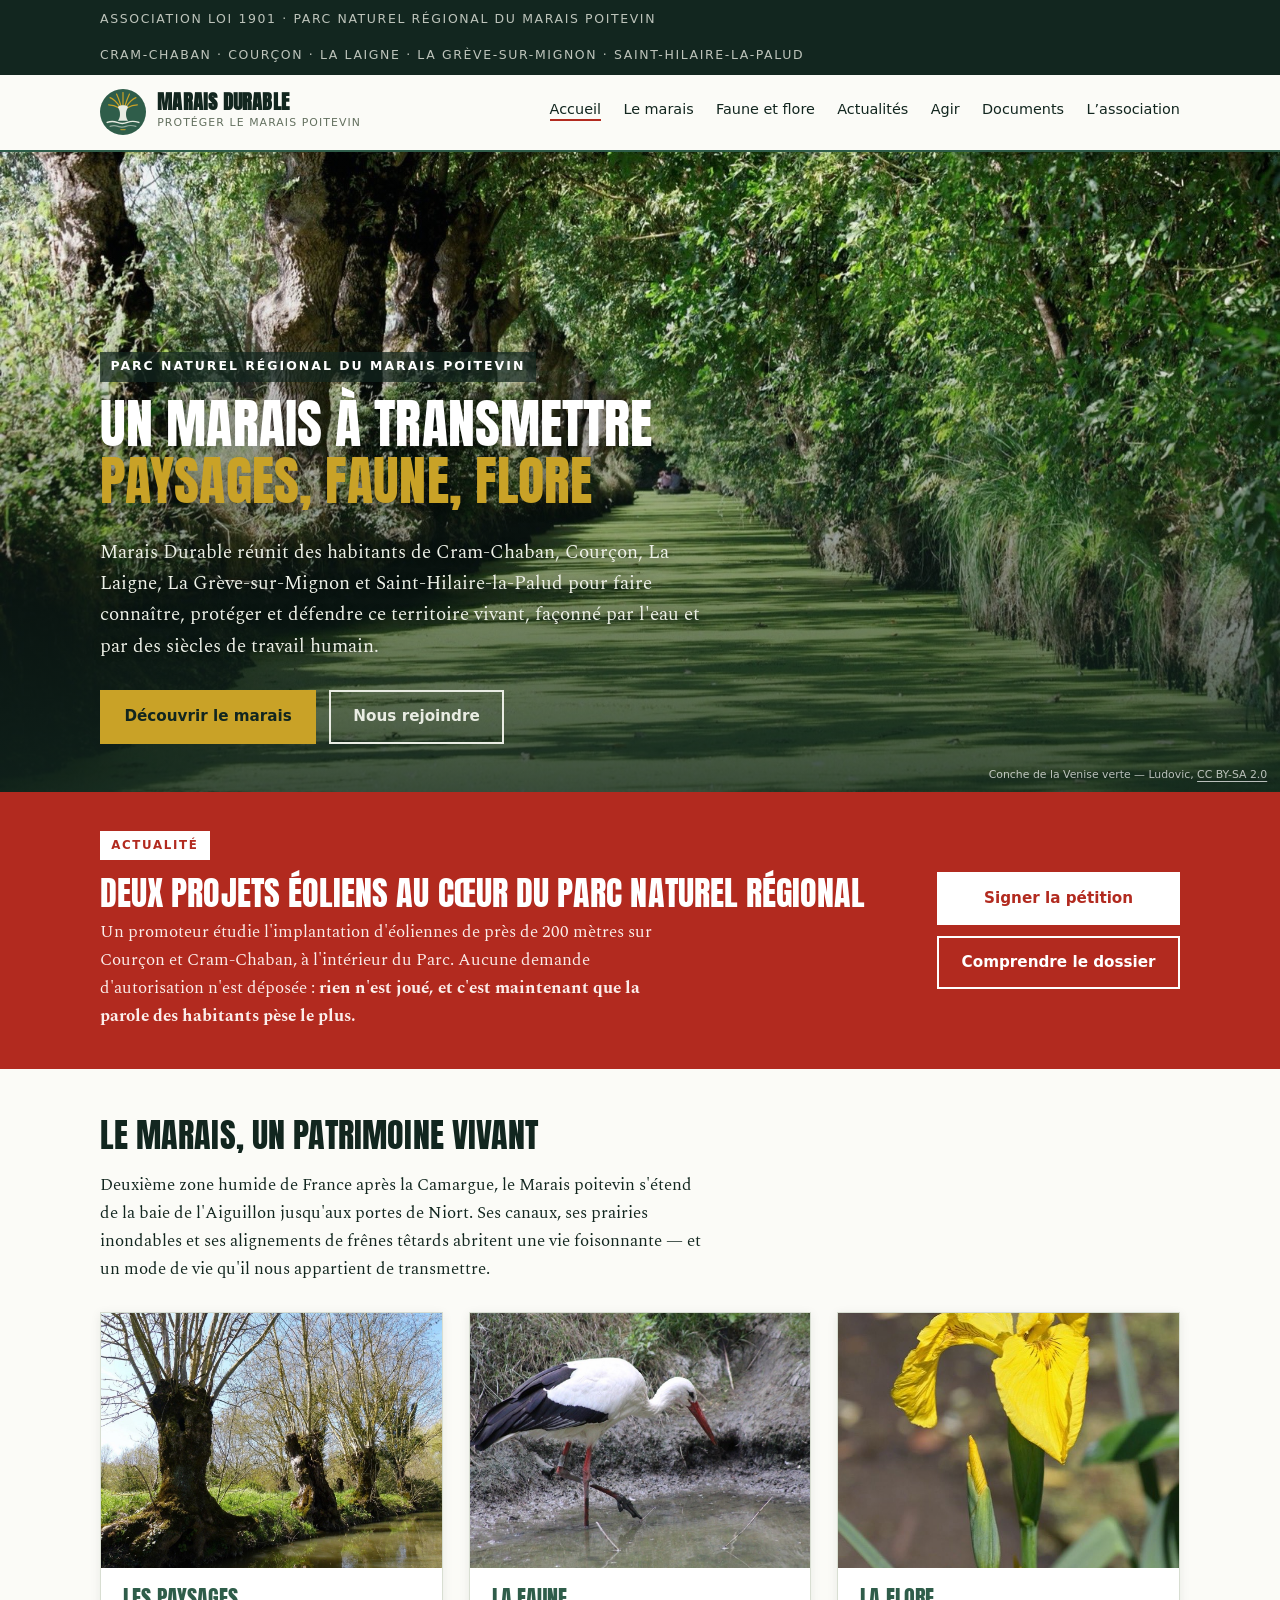
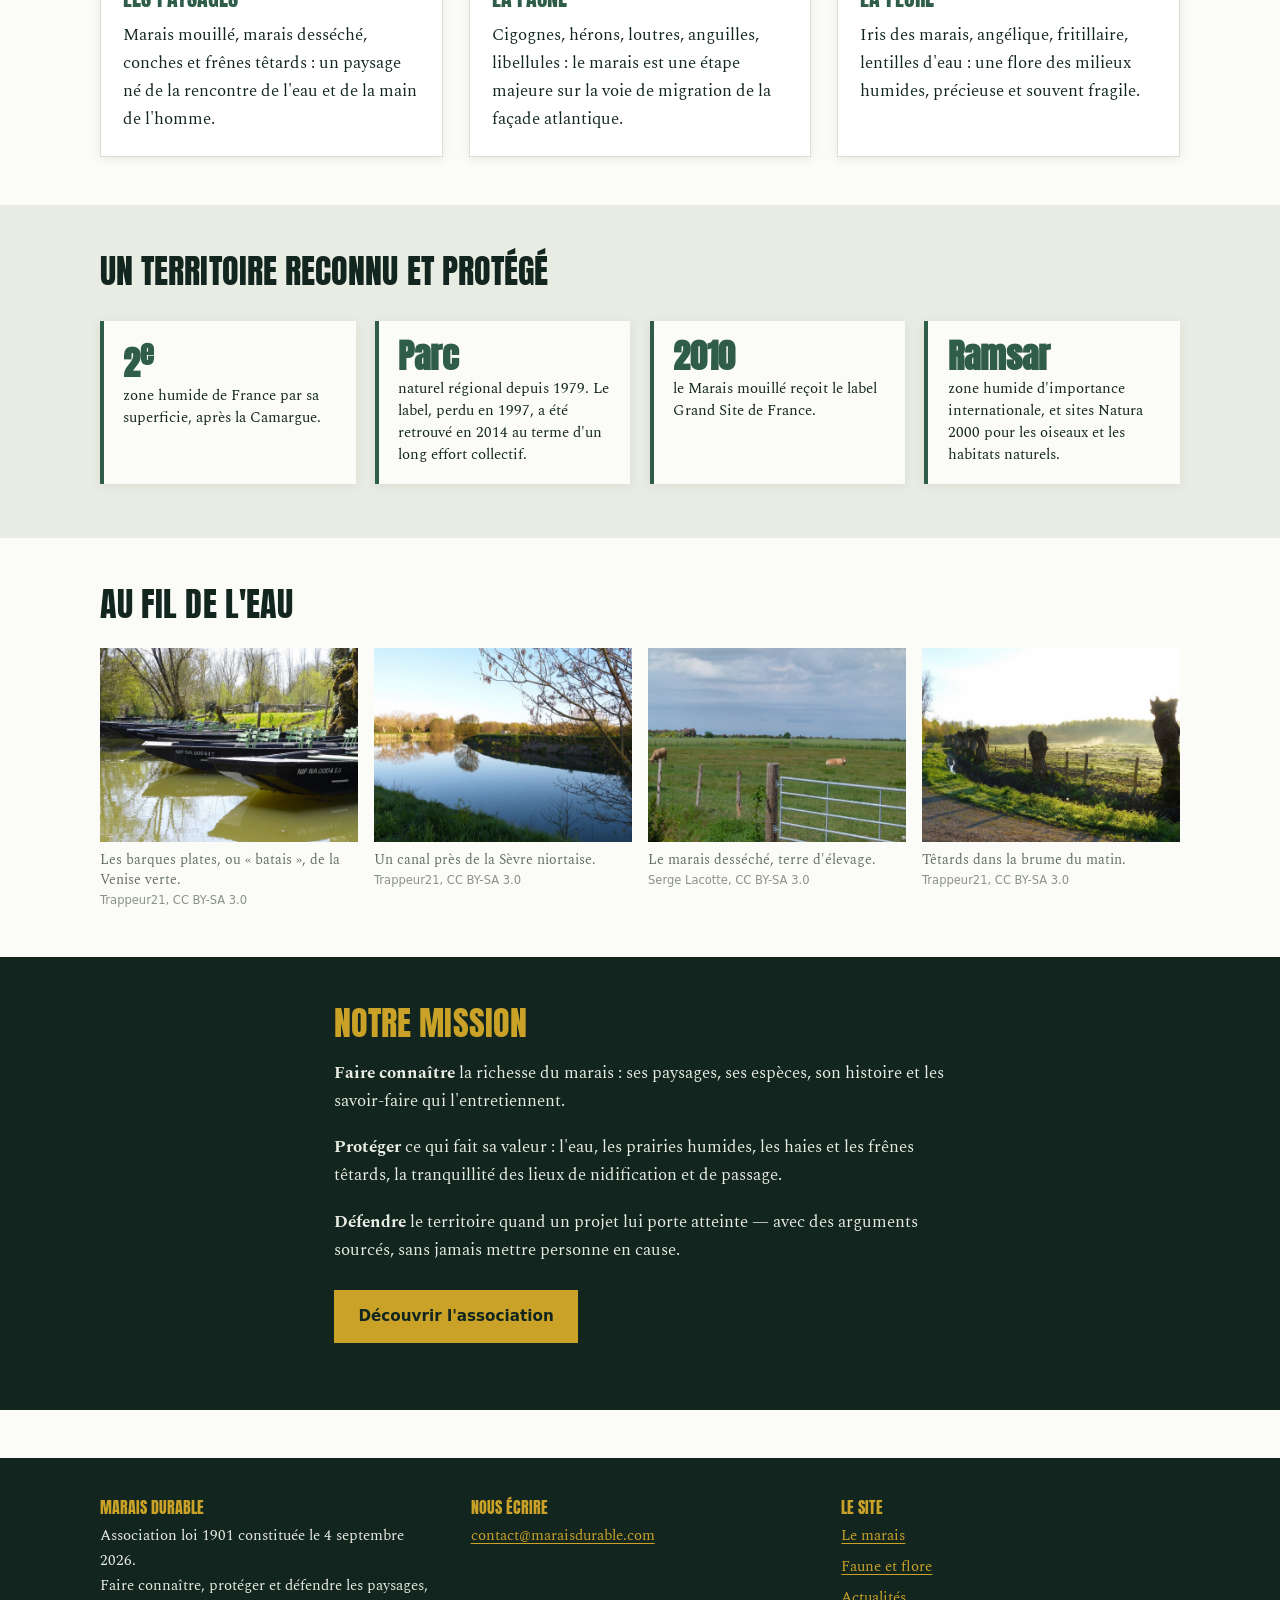
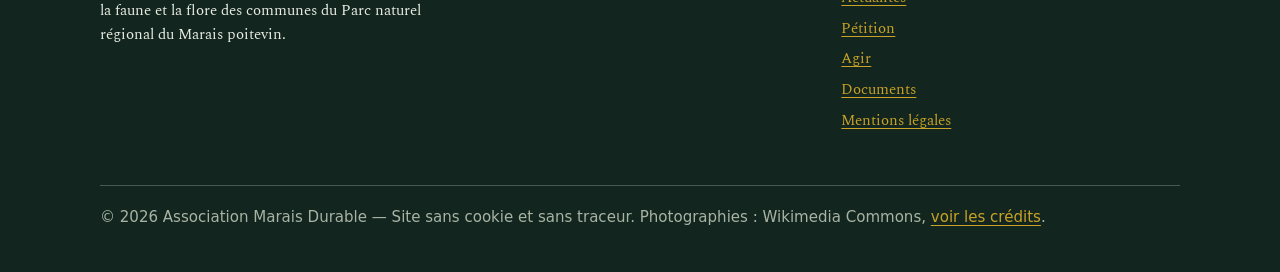
==== index.html @ 13538066 "Site de l'association Marais Durable" ====
<!DOCTYPE html>
<html lang="fr">
<head>
<meta charset="utf-8">
<meta name="viewport" content="width=device-width,initial-scale=1">
<title>Marais Durable — protéger le Marais poitevin</title>
<meta name="description" content="Association Marais Durable : faire connaître, protéger et défendre les paysages, la faune et la flore du Parc naturel régional du Marais poitevin.">
<meta property="og:title" content="Marais Durable — protéger le Marais poitevin">
<meta property="og:description" content="Paysages, faune, flore : une association d'habitants pour faire connaître et protéger le Marais poitevin.">
<meta property="og:type" content="website">
<meta property="og:locale" content="fr_FR">
<meta property="og:image" content="assets/img/conche-lentilles.jpg">
<link rel="preconnect" href="https://fonts.googleapis.com">
<link rel="preconnect" href="https://fonts.gstatic.com" crossorigin>
<link href="https://fonts.googleapis.com/css2?family=Anton&family=Spectral:ital,wght@0,400;0,600;0,700;1,400&display=swap" rel="stylesheet">
<link rel="stylesheet" href="assets/css/style.css">
<link rel="icon" href="assets/img/logo.svg" type="image/svg+xml">
</head>
<body>

<div class="bandeau"><div class="wrap">
  <span>Association loi 1901 &middot; Parc naturel r&eacute;gional du Marais poitevin</span>
  <span>Cram-Chaban &middot; Cour&ccedil;on &middot; La Laigne &middot; La Gr&egrave;ve-sur-Mignon &middot; Saint-Hilaire-la-Palud</span>
</div></div>

<header class="entete"><div class="wrap">
  <a class="logo" href="index.html">
    <img src="assets/img/logo.svg" alt="" width="46" height="46">
    <span><b>Marais Durable</b><small>Protéger le Marais poitevin</small></span>
  </a>
  <nav aria-label="Navigation principale"><ul>
    <li><a href="index.html" aria-current="page">Accueil</a></li>
    <li><a href="le-marais.html">Le marais</a></li>
    <li><a href="faune-flore.html">Faune et flore</a></li>
    <li><a href="actualites.html">Actualités</a></li>
    <li><a href="agir.html">Agir</a></li>
    <li><a href="documents.html">Documents</a></li>
    <li><a href="association.html">L&rsquo;association</a></li>
  </ul></nav>
</div></header>

<section class="hero hero--photo" style="background-image:url('assets/img/conche-lentilles.jpg')">
  <div class="wrap">
    <p class="surtitre">Parc naturel régional du Marais poitevin</p>
    <h1>Un marais à transmettre<em>Paysages, faune, flore</em></h1>
    <p class="chapo">Marais Durable réunit des habitants de Cram-Chaban, Courçon, La Laigne,
      La Grève-sur-Mignon et Saint-Hilaire-la-Palud pour faire connaître, protéger et défendre
      ce territoire vivant, façonné par l'eau et par des siècles de travail humain.</p>
    <div class="actions">
      <a class="bouton" href="le-marais.html">Découvrir le marais</a>
      <a class="bouton bouton--fantome" href="agir.html">Nous rejoindre</a>
    </div>
  </div>
  <span class="credit-hero">Conche de la Venise verte — Ludovic, <a href="https://creativecommons.org/licenses/by-sa/2.0/">CC BY-SA 2.0</a></span>
</section>

<section class="actu" aria-labelledby="titre-actu"><div class="wrap">
  <div>
    <span class="etiquette">Actualité</span>
    <h2 id="titre-actu">Deux projets éoliens au cœur du Parc naturel régional</h2>
    <p>Un promoteur étudie l'implantation d'éoliennes de près de 200 mètres sur Courçon et
      Cram-Chaban, à l'intérieur du Parc. Aucune demande d'autorisation n'est déposée :
      <strong>rien n'est joué, et c'est maintenant que la parole des habitants pèse le plus.</strong></p>
  </div>
  <div class="actions">
    <a class="bouton" href="petition.html">Signer la pétition</a>
    <a class="bouton bouton--fantome" href="actualites.html">Comprendre le dossier</a>
  </div>
</div></section>

<section class="section"><div class="wrap">
  <h2 style="margin-top:0">Le marais, un patrimoine vivant</h2>
  <p class="narrow">Deuxième zone humide de France après la Camargue, le Marais poitevin s'étend
    de la baie de l'Aiguillon jusqu'aux portes de Niort. Ses canaux, ses prairies inondables et ses
    alignements de frênes têtards abritent une vie foisonnante — et un mode de vie qu'il nous
    appartient de transmettre.</p>
  <div class="grille" style="margin-top:1.8rem">
    <a class="carte carte--photo" href="le-marais.html">
      <img src="assets/img/tetards-canal.jpg" alt="Frênes têtards au bord d'un canal de la Venise verte" loading="lazy">
      <div class="corps"><h3>Les paysages</h3>
        <p>Marais mouillé, marais desséché, conches et frênes têtards : un paysage né de la
          rencontre de l'eau et de la main de l'homme.</p></div>
    </a>
    <a class="carte carte--photo" href="faune-flore.html#faune">
      <img src="assets/img/cigogne-blanche.jpg" alt="Cigogne blanche cherchant sa nourriture dans une vasière" loading="lazy">
      <div class="corps"><h3>La faune</h3>
        <p>Cigognes, hérons, loutres, anguilles, libellules : le marais est une étape majeure sur
          la voie de migration de la façade atlantique.</p></div>
    </a>
    <a class="carte carte--photo" href="faune-flore.html#flore">
      <img src="assets/img/iris-des-marais.jpg" alt="Iris des marais en fleur" loading="lazy" style="object-position:center 30%">
      <div class="corps"><h3>La flore</h3>
        <p>Iris des marais, angélique, fritillaire, lentilles d'eau : une flore des milieux
          humides, précieuse et souvent fragile.</p></div>
    </a>
  </div>
</div></section>

<section class="section section--craie"><div class="wrap">
  <h2 style="margin-top:0">Un territoire reconnu et protégé</h2>
  <ul class="chiffres chiffres--marais">
    <li class="chiffre"><b>2<sup>e</sup></b><span>zone humide de France par sa superficie, après la
      Camargue.</span></li>
    <li class="chiffre"><b>Parc</b><span>naturel régional depuis 1979. Le label, perdu en 1997, a été
      retrouvé en 2014 au terme d'un long effort collectif.</span></li>
    <li class="chiffre"><b>2010</b><span>le Marais mouillé reçoit le label Grand Site de France.</span></li>
    <li class="chiffre"><b>Ramsar</b><span>zone humide d'importance internationale, et sites Natura 2000
      pour les oiseaux et les habitats naturels.</span></li>
  </ul>
</div></section>

<section class="section"><div class="wrap">
  <h2 style="margin-top:0">Au fil de l'eau</h2>
  <div class="galerie">
    <figure><img src="assets/img/batais.jpg" alt="Barques plates amarrées dans la Venise verte" loading="lazy">
      <figcaption>Les barques plates, ou « batais », de la Venise verte.<span class="credit">Trappeur21, CC BY-SA 3.0</span></figcaption></figure>
    <figure><img src="assets/img/canal-miroir.jpg" alt="Canal calme reflétant le ciel et les arbres" loading="lazy">
      <figcaption>Un canal près de la Sèvre niortaise.<span class="credit">Trappeur21, CC BY-SA 3.0</span></figcaption></figure>
    <figure><img src="assets/img/marais-desseche.jpg" alt="Prairie du marais desséché avec des vaches" loading="lazy">
      <figcaption>Le marais desséché, terre d'élevage.<span class="credit">Serge Lacotte, CC BY-SA 3.0</span></figcaption></figure>
    <figure><img src="assets/img/tetards-brume.jpg" alt="Alignement de têtards dans la brume du matin" loading="lazy">
      <figcaption>Têtards dans la brume du matin.<span class="credit">Trappeur21, CC BY-SA 3.0</span></figcaption></figure>
  </div>
</div></section>

<section class="section section--sombre"><div class="wrap narrow">
  <h2 style="margin-top:0">Notre mission</h2>
  <p><strong>Faire connaître</strong> la richesse du marais : ses paysages, ses espèces, son
    histoire et les savoir-faire qui l'entretiennent.</p>
  <p><strong>Protéger</strong> ce qui fait sa valeur : l'eau, les prairies humides, les haies et
    les frênes têtards, la tranquillité des lieux de nidification et de passage.</p>
  <p><strong>Défendre</strong> le territoire quand un projet lui porte atteinte — avec des arguments
    sourcés, sans jamais mettre personne en cause.</p>
  <p style="margin-top:1.6rem"><a class="bouton" href="association.html">Découvrir l'association</a></p>
</div></section>

<footer class="pied"><div class="wrap">
  <div class="grille">
    <div>
      <h3>Marais Durable</h3>
      <p>Association loi 1901 constitu&eacute;e le 4 septembre 2026.<br>
        Faire conna&icirc;tre, prot&eacute;ger et d&eacute;fendre les paysages, la faune et la flore
        des communes du Parc naturel r&eacute;gional du Marais poitevin.</p>
    </div>
    <div>
      <h3>Nous &eacute;crire</h3>
      <p><a href="mailto:contact@maraisdurable.com">contact@maraisdurable.com</a></p>
    </div>
    <div>
      <h3>Le site</h3>
      <ul>
        <li><a href="le-marais.html">Le marais</a></li>
        <li><a href="faune-flore.html">Faune et flore</a></li>
        <li><a href="actualites.html">Actualit&eacute;s</a></li>
        <li><a href="petition.html">P&eacute;tition</a></li>
        <li><a href="agir.html">Agir</a></li>
        <li><a href="documents.html">Documents</a></li>
        <li><a href="mentions-legales.html">Mentions l&eacute;gales</a></li>
      </ul>
    </div>
  </div>
  <p class="legal">&copy; 2026 Association Marais Durable &mdash; Site sans cookie et sans traceur.
    Photographies : Wikimedia Commons, <a href="mentions-legales.html#credits">voir les cr&eacute;dits</a>.</p>
</div></footer>

</body>
</html>
---- assets/css/style.css ----
/* ==========================================================================
   Marais Durable — feuille de style unique
   Palette tirée du marais : eau sombre, vert d'eau, roseau sec, craie.
   ========================================================================== */

:root{
  --encre:#12261F;
  --marais:#2F5D4A;
  --marais-clair:#4A7F66;
  --roseau:#C9A227;
  --craie:#E9ECE3;
  --papier:#FBFBF7;
  --pierre:#63705F;
  --alerte:#B22A1F;
  --ombre:0 2px 10px rgba(18,38,31,.08);
  --mesure:68ch;
}

*,*::before,*::after{box-sizing:border-box}
html{scroll-behavior:smooth}
[id]{scroll-margin-top:5.5rem}
body{
  margin:0;
  font-family:"Spectral",Georgia,"Times New Roman",serif;
  font-size:1.0625rem;
  line-height:1.65;
  color:var(--encre);
  background:var(--papier);
  -webkit-font-smoothing:antialiased;
}
img,svg{max-width:100%;height:auto;display:block}
a{color:var(--marais);text-underline-offset:3px}
a:hover{color:var(--alerte)}

h1,h2,h3,.display{
  font-family:"Anton",Impact,"Haettenschweiler",sans-serif;
  font-weight:400;line-height:1.06;letter-spacing:.002em;
  text-transform:uppercase;margin:0 0 .5em;
}
h1{font-size:clamp(2rem,5.5vw,3.4rem)}
h2{font-size:clamp(1.5rem,3.4vw,2.15rem);margin-top:2.2em}
h3{font-size:clamp(1.1rem,2.2vw,1.35rem);margin-top:1.8em;color:var(--marais)}
p,ul,ol,table{margin:0 0 1.1em}
ul,ol{padding-left:1.2em}
li{margin-bottom:.4em}
strong{font-weight:700}

.wrap{width:min(100% - 2.5rem,1080px);margin-inline:auto}
.narrow{max-width:var(--mesure)}
.section{padding:3rem 0}
.section--sombre{background:var(--encre);color:var(--craie)}
.section--sombre h2{color:var(--roseau)}
.section--sombre a{color:var(--roseau)}
.section--sombre .bouton{color:var(--encre)}
.section--sombre .bouton:hover{color:var(--roseau)}
.section--sombre .bouton--fantome{color:var(--craie)}
.section--sombre .bouton--fantome:hover{color:var(--encre)}
.section--craie{background:var(--craie)}

/* ---------- en-tête ---------- */
.bandeau{
  background:var(--encre);color:var(--craie);
  font-size:.78rem;letter-spacing:.13em;text-transform:uppercase;
  padding:.55rem 0;font-family:system-ui,sans-serif;
}
.bandeau .wrap{display:flex;justify-content:space-between;gap:1rem;flex-wrap:wrap}
.bandeau span{opacity:.8}

.entete{border-bottom:2px solid var(--marais);background:var(--papier);
  position:sticky;top:0;z-index:20}
.entete .wrap{display:flex;align-items:center;justify-content:space-between;
  gap:1rem;padding:.9rem 0;flex-wrap:wrap}
.logo{display:flex;align-items:center;gap:.7rem;text-decoration:none;color:var(--encre)}
.logo svg{width:38px;height:38px;flex:none}
.logo b{font-family:"Anton",sans-serif;font-size:1.28rem;letter-spacing:.01em;
  text-transform:uppercase;line-height:1;display:block}
.logo small{font-family:system-ui,sans-serif;font-size:.68rem;letter-spacing:.1em;
  text-transform:uppercase;color:var(--pierre);display:block;margin-top:2px}

nav ul{display:flex;gap:1.4rem;list-style:none;margin:0;padding:0;flex-wrap:wrap}
nav a{font-family:system-ui,sans-serif;font-size:.9rem;text-decoration:none;
  color:var(--encre);padding-bottom:2px;border-bottom:2px solid transparent}
nav a:hover,nav a[aria-current="page"]{border-bottom-color:var(--alerte);color:var(--encre)}

/* ---------- héros ---------- */
.hero{background:var(--encre);color:var(--craie);padding:3.5rem 0 3rem}
.hero h1{color:#fff}
.hero h1 em{font-style:normal;color:var(--roseau);display:block}
.hero p.chapo{font-size:1.18rem;max-width:60ch;color:#D6DBCF}
.hero .actions{display:flex;gap:.8rem;flex-wrap:wrap;margin-top:1.8rem}

.bouton{
  display:inline-block;font-family:system-ui,sans-serif;font-size:.95rem;
  font-weight:600;text-decoration:none;padding:.75rem 1.4rem;border:2px solid var(--roseau);
  background:var(--roseau);color:var(--encre);transition:.15s;
}
.bouton:hover{background:transparent;color:var(--roseau)}
.bouton--fantome{background:transparent;color:var(--craie);border-color:var(--craie)}
.bouton--fantome:hover{background:var(--craie);color:var(--encre)}
.bouton--plein{border-color:var(--marais);background:var(--marais);color:#fff}
.bouton--plein:hover{background:transparent;color:var(--marais)}

/* ---------- chiffres ---------- */
.chiffres{display:grid;gap:1.2rem;grid-template-columns:repeat(auto-fit,minmax(210px,1fr));
  margin:2rem 0 0;padding:0;list-style:none}
.chiffre{background:var(--papier);border-left:4px solid var(--roseau);padding:1.1rem 1.2rem;
  box-shadow:var(--ombre)}
.chiffre b{font-family:"Anton",sans-serif;font-size:2.1rem;line-height:1;display:block;
  color:var(--alerte);margin-bottom:.35rem}
.chiffre span{font-size:.95rem;line-height:1.45;display:block;color:var(--encre)}

/* ---------- cartes / blocs ---------- */
.grille{display:grid;gap:1.6rem;grid-template-columns:repeat(auto-fit,minmax(290px,1fr))}
.carte{background:#fff;border:1px solid #D8DED2;padding:1.4rem 1.5rem;box-shadow:var(--ombre)}
.carte h3{margin-top:0}
.carte p:last-child{margin-bottom:0}

.encadre{border-left:4px solid var(--marais);background:var(--craie);
  padding:1.2rem 1.4rem;margin:1.8rem 0}
.encadre p:last-child{margin-bottom:0}
.encadre--alerte{border-left-color:var(--alerte);background:#F7EAE8}

blockquote{margin:1.6rem 0;padding:1rem 1.4rem;border-left:4px solid var(--roseau);
  background:var(--craie);font-size:1.1rem}
blockquote p:last-child{margin-bottom:0}

table{border-collapse:collapse;width:100%;font-size:.98rem}
th,td{text-align:left;padding:.6rem .7rem;border-bottom:1px solid #D8DED2}
th{font-family:system-ui,sans-serif;font-size:.82rem;text-transform:uppercase;
  letter-spacing:.05em;color:var(--marais)}
tbody tr:last-child td{border-bottom:none}

.frise{list-style:none;padding:0;margin:1.6rem 0;border-left:3px solid var(--marais)}
.frise li{padding:0 0 1.1rem 1.4rem;position:relative;margin:0}
.frise li::before{content:"";position:absolute;left:-8px;top:.55em;width:13px;height:13px;
  background:var(--marais);border-radius:50%}
.frise li.maintenant::before{background:var(--alerte)}
.frise b{font-family:system-ui,sans-serif;font-size:.82rem;text-transform:uppercase;
  letter-spacing:.07em;color:var(--marais);display:block}
.frise li.maintenant b{color:var(--alerte)}

.docs{list-style:none;padding:0;margin:0;display:grid;gap:.9rem}
.docs a{display:flex;gap:.9rem;align-items:baseline;text-decoration:none;color:var(--encre);
  background:#fff;border:1px solid #D8DED2;padding:1rem 1.2rem;box-shadow:var(--ombre)}
.docs a:hover{border-color:var(--marais)}
.docs strong{display:block;font-size:1.02rem}
.docs em{font-style:normal;font-size:.88rem;color:var(--pierre);display:block;margin-top:.2rem}
.docs .ext{font-family:system-ui,sans-serif;font-size:.72rem;letter-spacing:.08em;
  text-transform:uppercase;color:var(--marais);border:1px solid var(--marais);
  padding:.15rem .45rem;flex:none}

.sources{font-size:.86rem;color:var(--pierre);line-height:1.5}

/* ---------- pied ---------- */
.pied{background:var(--encre);color:var(--craie);padding:2.6rem 0 1.6rem;margin-top:3rem}
.pied a{color:var(--roseau)}
.pied .grille{gap:2rem}
.pied h3{color:var(--roseau);margin-top:0;font-size:1rem}
.pied p,.pied li{font-size:.94rem}
.pied ul{list-style:none;padding:0}
.legal{border-top:1px solid rgba(233,236,227,.25);margin-top:2rem;padding-top:1.2rem;
  font-size:.8rem;color:#A8B3A4;font-family:system-ui,sans-serif}

@media (max-width:640px){
  .entete .wrap{flex-direction:column;align-items:flex-start}
  nav ul{gap:1rem}
  .section{padding:2.2rem 0}
}
@media print{
  .entete,.bandeau,nav,.hero .actions{display:none}
  body{background:#fff;font-size:11pt}
}


/* ---------- formulaire de pétition ---------- */
.formulaire{max-width:34rem}
.champ{margin-bottom:1.1rem}
.champ label{display:block;font-family:system-ui,sans-serif;font-size:.9rem;font-weight:600;
  margin-bottom:.3rem}
.champ label span[aria-hidden]{color:var(--alerte)}
.champ .option{font-weight:400;color:var(--pierre)}
.champ input[type=text],.champ input[type=email]{
  width:100%;padding:.7rem .8rem;font-family:inherit;font-size:1rem;color:var(--encre);
  background:#fff;border:1.5px solid #BFC8BA;border-radius:2px}
.champ input:focus{outline:3px solid rgba(47,93,74,.35);outline-offset:1px;border-color:var(--marais)}
.champ--case{display:flex;gap:.7rem;align-items:flex-start;margin:1.5rem 0}
.champ--case input{margin-top:.35rem;width:1.15rem;height:1.15rem;flex:none;accent-color:var(--marais)}
.champ--case label{font-weight:400;font-size:.92rem;line-height:1.45;margin:0}
.piege{position:absolute;left:-9999px;width:1px;height:1px;opacity:0}
.formulaire button{cursor:pointer;font-size:1rem}
.message{margin-top:1rem;font-size:.95rem;min-height:1.4em}
.message--succes{color:var(--marais);font-weight:600}
.message--erreur{color:var(--alerte);font-weight:600}

/* ---------- logo ---------- */
.logo img{width:46px;height:46px;flex:none}

/* ---------- héros photographique ---------- */
.hero--photo{position:relative;background:var(--encre) center/cover no-repeat;
  padding:0;min-height:min(78vh,640px);display:flex;align-items:flex-end}
.hero--photo::before{content:"";position:absolute;inset:0;
  background:linear-gradient(180deg,rgba(18,38,31,.05) 20%,rgba(18,38,31,.82) 100%)}
.hero--photo .wrap{position:relative;padding:5rem 0 3rem}
.hero--photo h1{text-shadow:0 2px 18px rgba(0,0,0,.35)}
.hero--photo p.chapo{color:#EEF1E8;text-shadow:0 1px 10px rgba(0,0,0,.4)}
.hero--court{min-height:min(52vh,420px)}
.hero--photo .surtitre{color:#fff;background:rgba(18,38,31,.72);display:inline-block;padding:.3rem .65rem}
.wrap--gauche>*{max-width:var(--mesure)}
.surtitre{font-family:system-ui,sans-serif;font-size:.78rem;letter-spacing:.16em;
  text-transform:uppercase;color:var(--roseau);margin:0 0 .8rem;font-weight:600}
.credit-hero{position:absolute;right:.8rem;bottom:.5rem;z-index:1;font-family:system-ui,sans-serif;
  font-size:.68rem;color:rgba(255,255,255,.7)}
.credit-hero a{color:inherit}

/* ---------- encart actualité (accueil) ---------- */
.actu{background:var(--alerte);color:#fff;padding:2.4rem 0}
.actu .wrap{display:grid;gap:1.4rem 2.4rem;grid-template-columns:1fr auto;align-items:center}
.actu .etiquette{display:inline-block;font-family:system-ui,sans-serif;font-size:.74rem;font-weight:700;
  letter-spacing:.14em;text-transform:uppercase;background:#fff;color:var(--alerte);
  padding:.3rem .7rem;margin-bottom:.9rem}
.actu h2{margin:0 0 .5rem;color:#fff;font-size:clamp(1.4rem,3.2vw,2.1rem)}
.actu p{margin:0;max-width:62ch;color:#FBEDEA}
.actu .actions{display:flex;flex-direction:column;gap:.7rem}
.actu .bouton{background:#fff;border-color:#fff;color:var(--alerte);text-align:center}
.actu .bouton:hover{background:transparent;color:#fff}
.actu .bouton--fantome{background:transparent;color:#fff}
.actu .bouton--fantome:hover{background:#fff;color:var(--alerte)}
@media (max-width:760px){.actu .wrap{grid-template-columns:1fr}.actu .actions{flex-direction:row;flex-wrap:wrap}}

/* ---------- photos ---------- */
.carte--photo{padding:0;overflow:hidden;display:flex;flex-direction:column;text-decoration:none;color:var(--encre)}
.carte--photo img{width:100%;aspect-ratio:4/3;object-fit:cover}
.carte--photo .corps{padding:1.2rem 1.4rem 1.4rem}
.carte--photo .corps h3{margin-top:0}
a.carte--photo:hover{border-color:var(--marais)}
a.carte--photo:hover h3{color:var(--alerte)}
figure{margin:1.8rem 0}
figure img{width:100%;height:auto}
figcaption{font-size:.86rem;color:var(--pierre);margin-top:.5rem;line-height:1.45}
.credit{font-family:system-ui,sans-serif;font-size:.72rem;color:#8A9486;display:block;margin-top:.15rem}
.credit a{color:inherit}
.galerie{display:grid;gap:1rem;grid-template-columns:repeat(auto-fit,minmax(230px,1fr));margin:1.6rem 0 0}
.galerie figure{margin:0}
.galerie img{aspect-ratio:4/3;object-fit:cover}
.duo{display:grid;gap:2rem;grid-template-columns:repeat(auto-fit,minmax(300px,1fr));align-items:start}
.duo figure{margin-top:.4rem}
.chiffres--marais .chiffre{border-left-color:var(--marais)}
.chiffres--marais .chiffre b{color:var(--marais)}

/* ---------- fil d'Ariane et nouvelles ---------- */
.fil{font-family:system-ui,sans-serif;font-size:.82rem;margin:0 0 1rem;color:var(--roseau)}
.fil a{color:var(--roseau)}
.nouvelles{list-style:none;padding:0;margin:1.4rem 0 0}
.nouvelles li{padding:1rem 0;border-bottom:1px solid #D8DED2;margin:0}
.nouvelles time{font-family:system-ui,sans-serif;font-size:.8rem;text-transform:uppercase;
  letter-spacing:.07em;color:var(--marais);display:block;font-weight:600}
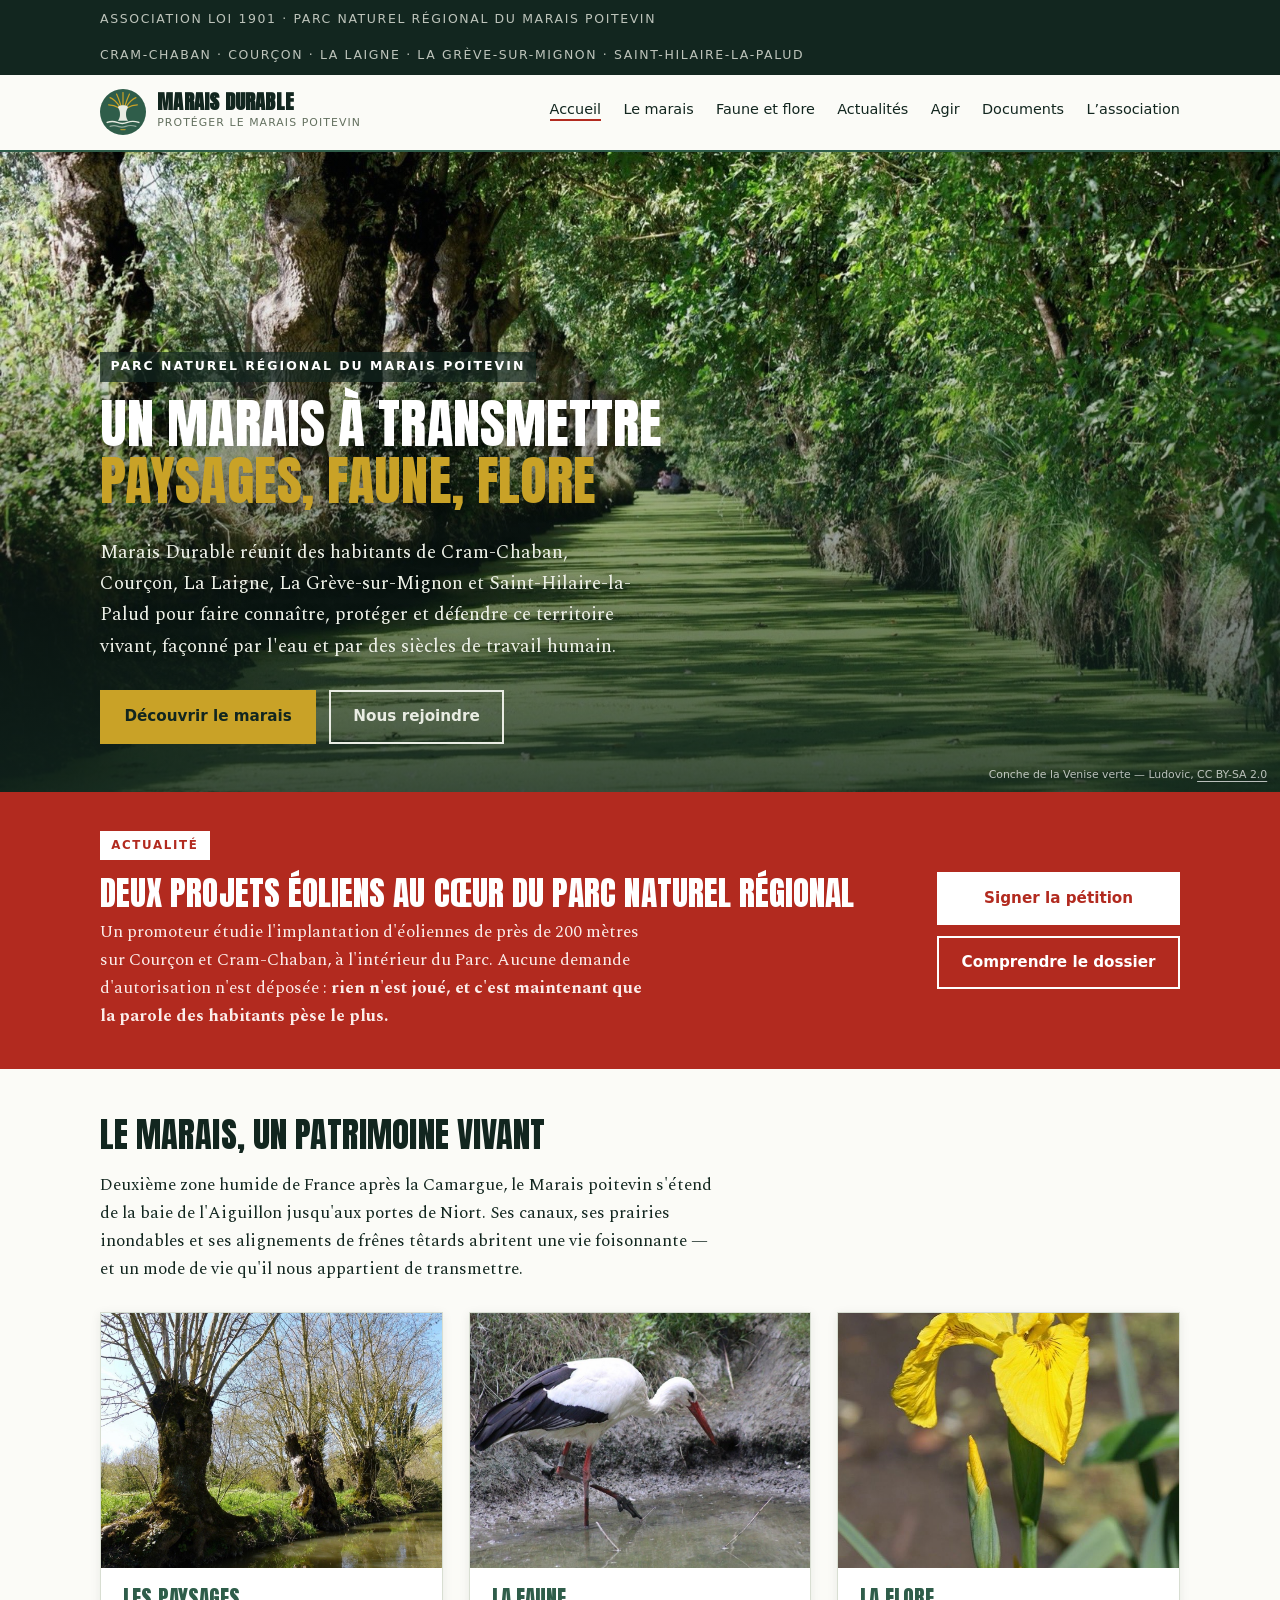
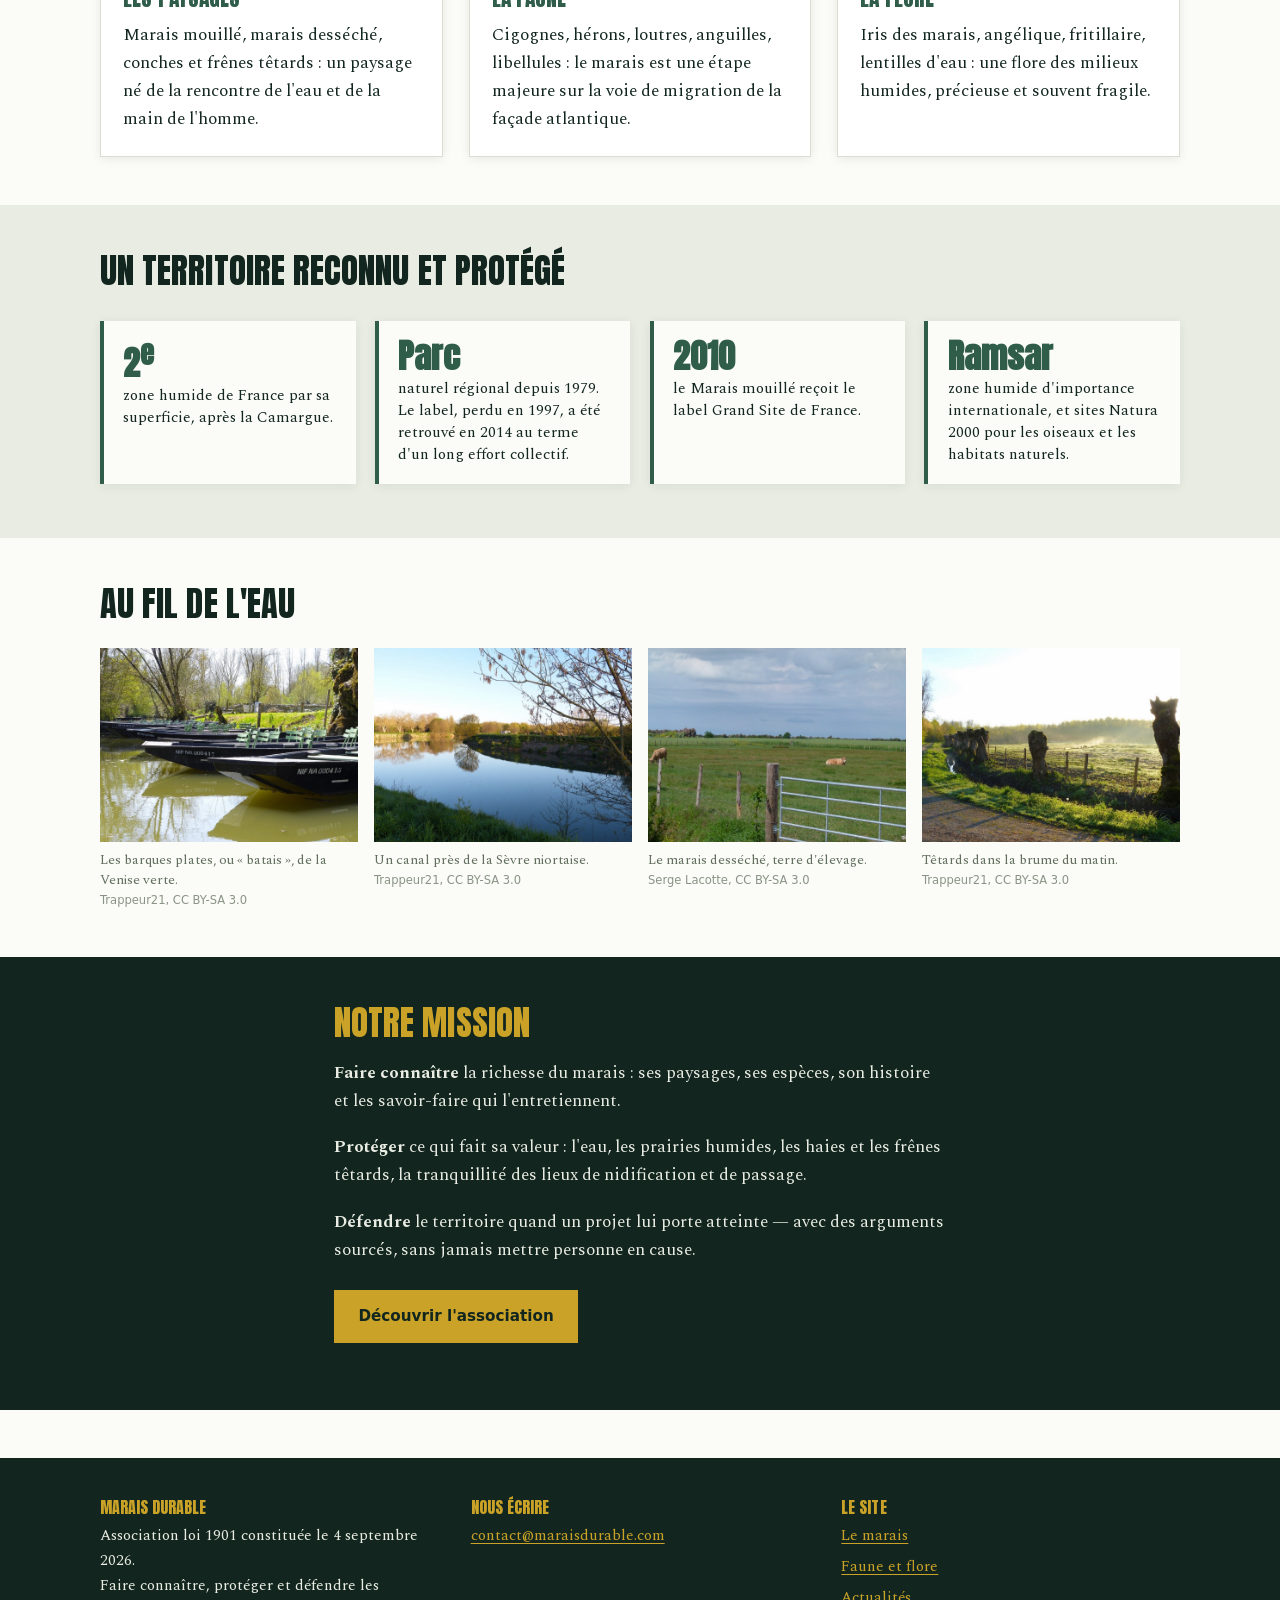
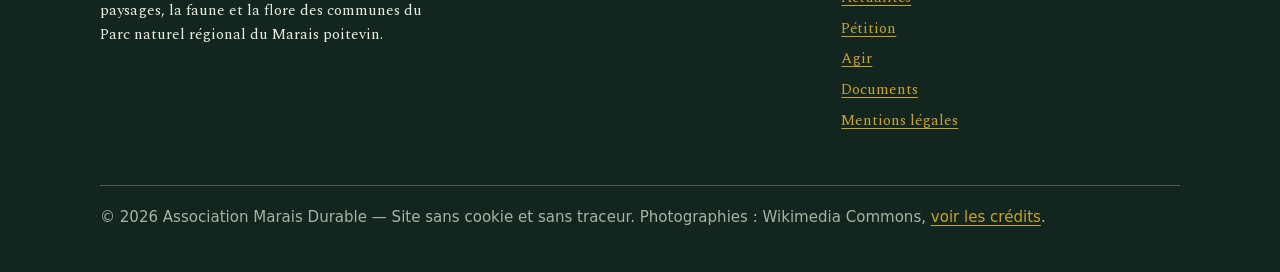
==== commit 5438b222: "Héberger les polices sur le site et corriger l'image d'aperçu (P-03, P-04) - P-03 : Anton et Spectra" ====
--- a/index.html
+++ b/index.html
@@ -9,10 +9,8 @@
 <meta property="og:description" content="Paysages, faune, flore : une association d'habitants pour faire connaître et protéger le Marais poitevin.">
 <meta property="og:type" content="website">
 <meta property="og:locale" content="fr_FR">
-<meta property="og:image" content="assets/img/conche-lentilles.jpg">
-<link rel="preconnect" href="https://fonts.googleapis.com">
-<link rel="preconnect" href="https://fonts.gstatic.com" crossorigin>
-<link href="https://fonts.googleapis.com/css2?family=Anton&family=Spectral:ital,wght@0,400;0,600;0,700;1,400&display=swap" rel="stylesheet">
+<meta property="og:image" content="https://maraisdurable.com/assets/img/conche-lentilles.jpg">
+<link rel="stylesheet" href="assets/css/fonts.css">
 <link rel="stylesheet" href="assets/css/style.css">
 <link rel="icon" href="assets/img/logo.svg" type="image/svg+xml">
 </head>
--- a/assets/css/fonts.css
+++ b/assets/css/fonts.css
@@ -0,0 +1,32 @@
+/* Polices Anton et Spectral (SIL Open Font License 1.1), hébergées sur le site.
+   Sous-ensembles latin et latin-ext uniquement. */
+@font-face{font-family:'Anton';font-style:normal;font-weight:400;font-display:swap;
+  src:url('../fonts/anton-400-latin-ext.woff2') format('woff2');
+  unicode-range:U+0100-02BA, U+02BD-02C5, U+02C7-02CC, U+02CE-02D7, U+02DD-02FF, U+0304, U+0308, U+0329, U+1D00-1DBF, U+1E00-1E9F, U+1EF2-1EFF, U+2020, U+20A0-20AB, U+20AD-20C4, U+2113, U+2C60-2C7F, U+A720-A7FF}
+@font-face{font-family:'Anton';font-style:normal;font-weight:400;font-display:swap;
+  src:url('../fonts/anton-400-latin.woff2') format('woff2');
+  unicode-range:U+0000-00FF, U+0131, U+0152-0153, U+02BB-02BC, U+02C6, U+02DA, U+02DC, U+0304, U+0308, U+0329, U+2000-206F, U+20AC, U+2122, U+2191, U+2193, U+2212, U+2215, U+FEFF, U+FFFD}
+@font-face{font-family:'Spectral';font-style:italic;font-weight:400;font-display:swap;
+  src:url('../fonts/spectral-400-italic-latin-ext.woff2') format('woff2');
+  unicode-range:U+0100-02BA, U+02BD-02C5, U+02C7-02CC, U+02CE-02D7, U+02DD-02FF, U+0304, U+0308, U+0329, U+1D00-1DBF, U+1E00-1E9F, U+1EF2-1EFF, U+2020, U+20A0-20AB, U+20AD-20C4, U+2113, U+2C60-2C7F, U+A720-A7FF}
+@font-face{font-family:'Spectral';font-style:italic;font-weight:400;font-display:swap;
+  src:url('../fonts/spectral-400-italic-latin.woff2') format('woff2');
+  unicode-range:U+0000-00FF, U+0131, U+0152-0153, U+02BB-02BC, U+02C6, U+02DA, U+02DC, U+0304, U+0308, U+0329, U+2000-206F, U+20AC, U+2122, U+2191, U+2193, U+2212, U+2215, U+FEFF, U+FFFD}
+@font-face{font-family:'Spectral';font-style:normal;font-weight:400;font-display:swap;
+  src:url('../fonts/spectral-400-latin-ext.woff2') format('woff2');
+  unicode-range:U+0100-02BA, U+02BD-02C5, U+02C7-02CC, U+02CE-02D7, U+02DD-02FF, U+0304, U+0308, U+0329, U+1D00-1DBF, U+1E00-1E9F, U+1EF2-1EFF, U+2020, U+20A0-20AB, U+20AD-20C4, U+2113, U+2C60-2C7F, U+A720-A7FF}
+@font-face{font-family:'Spectral';font-style:normal;font-weight:400;font-display:swap;
+  src:url('../fonts/spectral-400-latin.woff2') format('woff2');
+  unicode-range:U+0000-00FF, U+0131, U+0152-0153, U+02BB-02BC, U+02C6, U+02DA, U+02DC, U+0304, U+0308, U+0329, U+2000-206F, U+20AC, U+2122, U+2191, U+2193, U+2212, U+2215, U+FEFF, U+FFFD}
+@font-face{font-family:'Spectral';font-style:normal;font-weight:600;font-display:swap;
+  src:url('../fonts/spectral-600-latin-ext.woff2') format('woff2');
+  unicode-range:U+0100-02BA, U+02BD-02C5, U+02C7-02CC, U+02CE-02D7, U+02DD-02FF, U+0304, U+0308, U+0329, U+1D00-1DBF, U+1E00-1E9F, U+1EF2-1EFF, U+2020, U+20A0-20AB, U+20AD-20C4, U+2113, U+2C60-2C7F, U+A720-A7FF}
+@font-face{font-family:'Spectral';font-style:normal;font-weight:600;font-display:swap;
+  src:url('../fonts/spectral-600-latin.woff2') format('woff2');
+  unicode-range:U+0000-00FF, U+0131, U+0152-0153, U+02BB-02BC, U+02C6, U+02DA, U+02DC, U+0304, U+0308, U+0329, U+2000-206F, U+20AC, U+2122, U+2191, U+2193, U+2212, U+2215, U+FEFF, U+FFFD}
+@font-face{font-family:'Spectral';font-style:normal;font-weight:700;font-display:swap;
+  src:url('../fonts/spectral-700-latin-ext.woff2') format('woff2');
+  unicode-range:U+0100-02BA, U+02BD-02C5, U+02C7-02CC, U+02CE-02D7, U+02DD-02FF, U+0304, U+0308, U+0329, U+1D00-1DBF, U+1E00-1E9F, U+1EF2-1EFF, U+2020, U+20A0-20AB, U+20AD-20C4, U+2113, U+2C60-2C7F, U+A720-A7FF}
+@font-face{font-family:'Spectral';font-style:normal;font-weight:700;font-display:swap;
+  src:url('../fonts/spectral-700-latin.woff2') format('woff2');
+  unicode-range:U+0000-00FF, U+0131, U+0152-0153, U+02BB-02BC, U+02C6, U+02DA, U+02DC, U+0304, U+0308, U+0329, U+2000-206F, U+20AC, U+2122, U+2191, U+2193, U+2212, U+2215, U+FEFF, U+FFFD}
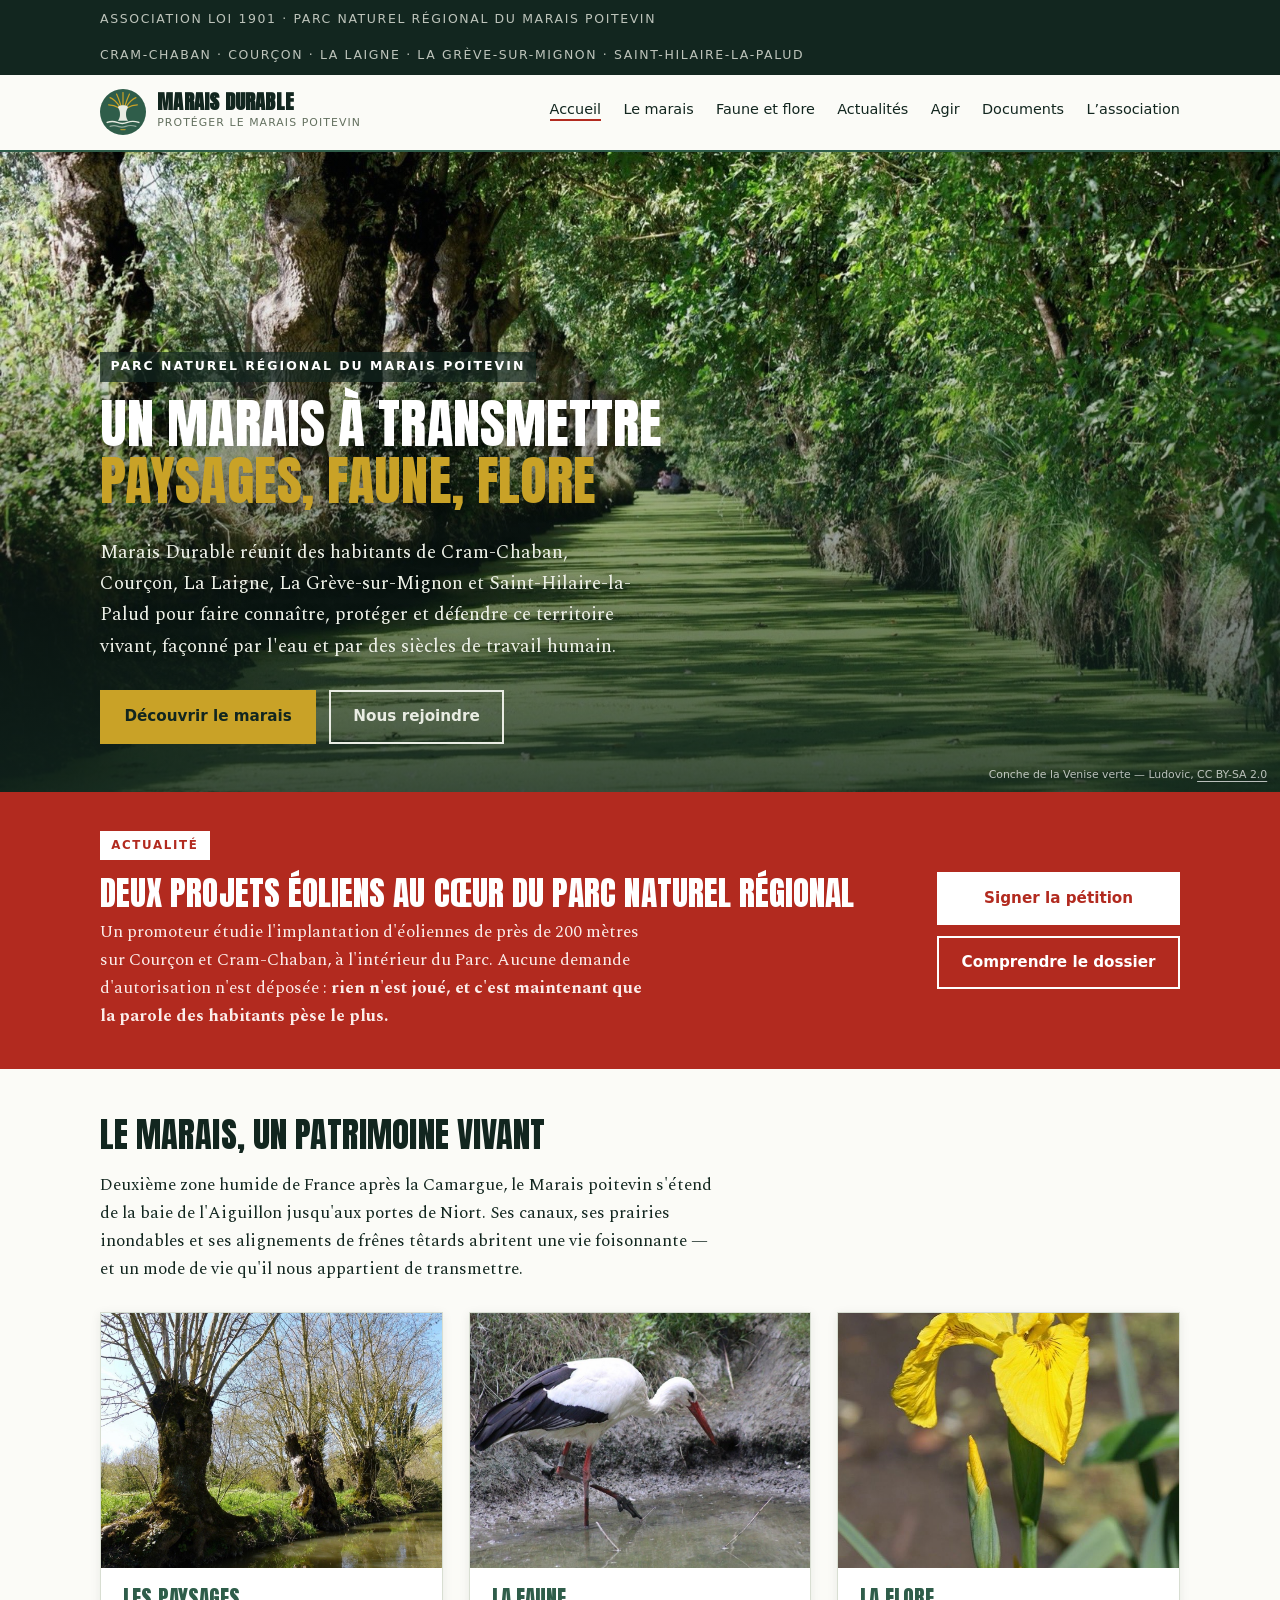
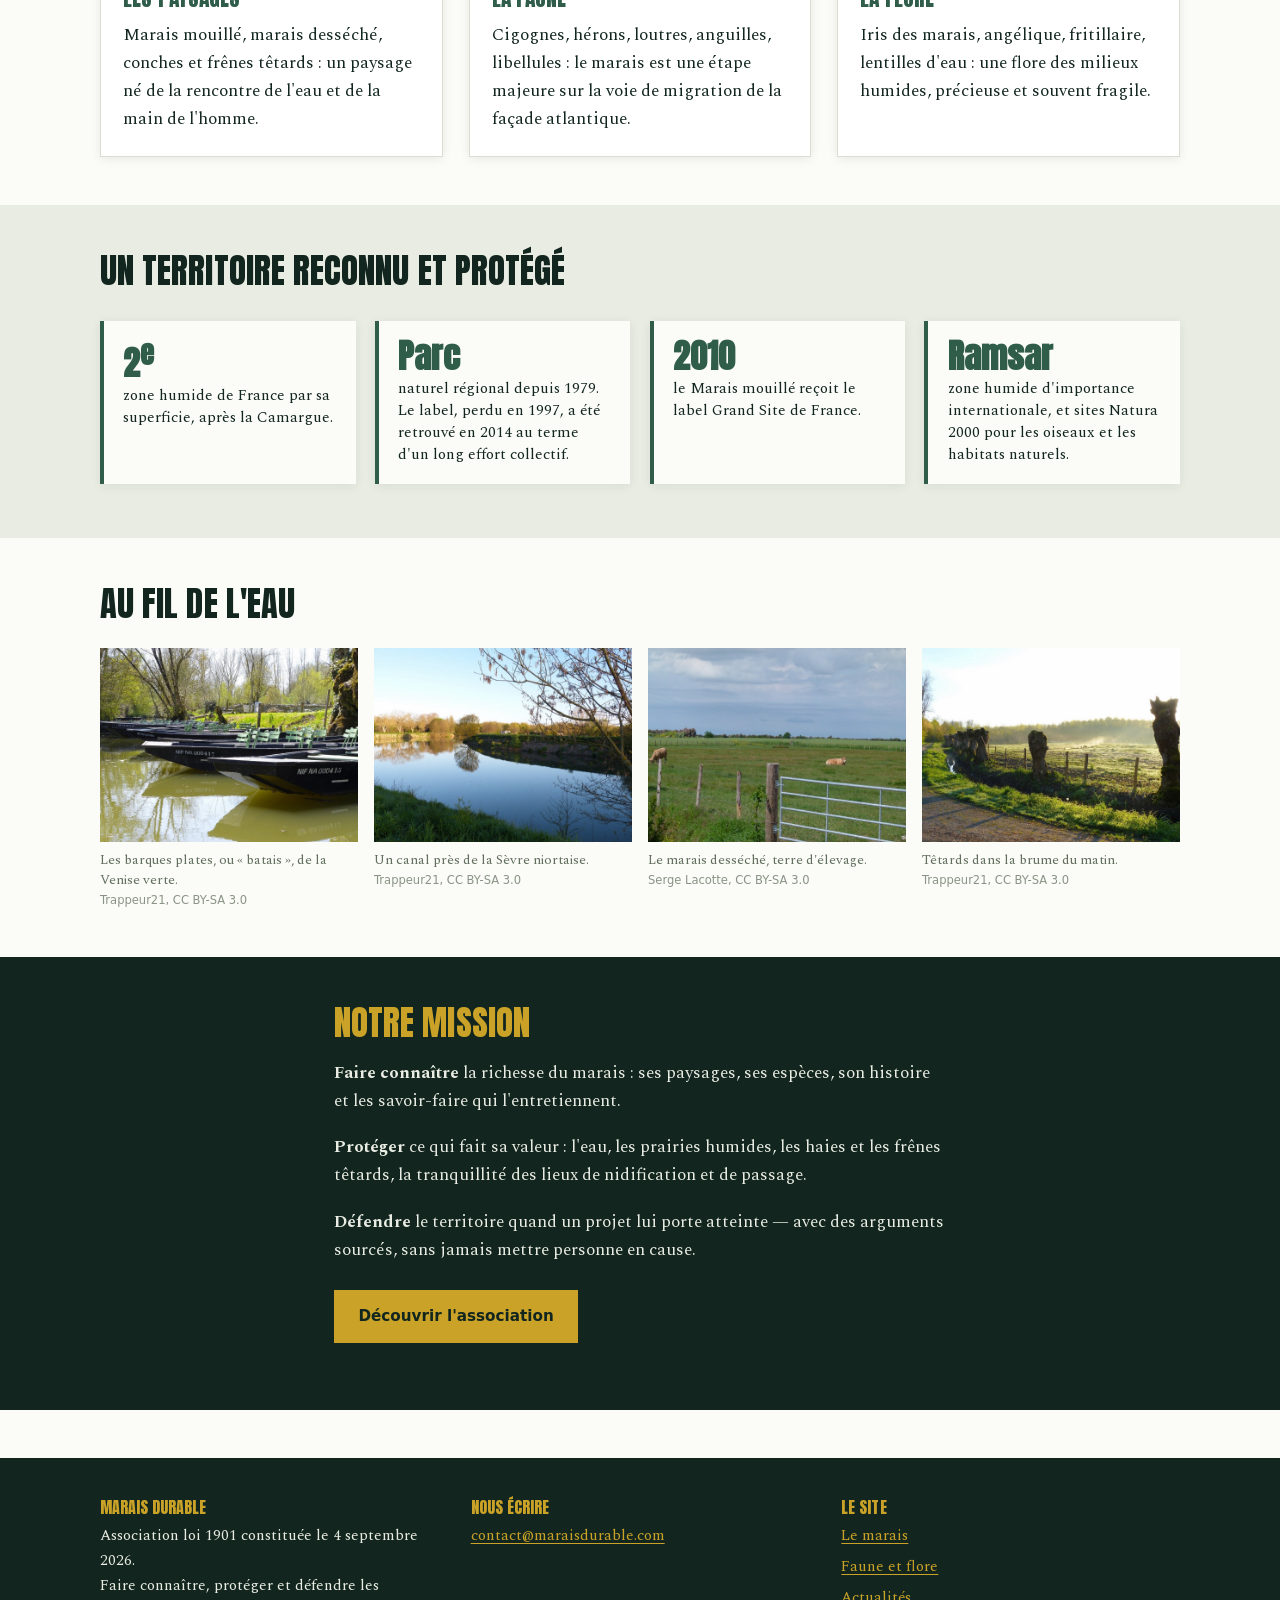
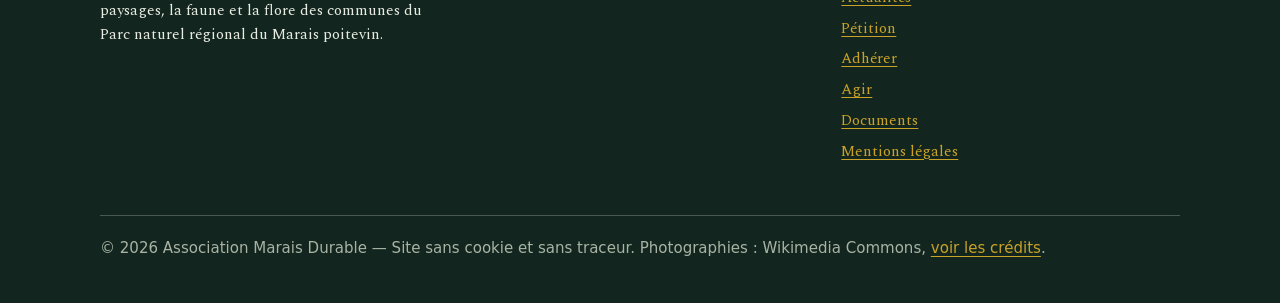
==== commit c883c778: "Ouvrir l'adhésion en ligne : règlement, statuts, liens et mentions légales Formulaire adhesion créé " ====
--- a/index.html
+++ b/index.html
@@ -151,6 +151,7 @@
         <li><a href="faune-flore.html">Faune et flore</a></li>
         <li><a href="actualites.html">Actualit&eacute;s</a></li>
         <li><a href="petition.html">P&eacute;tition</a></li>
+        <li><a href="adhesion.html">Adh&eacute;rer</a></li>
         <li><a href="agir.html">Agir</a></li>
         <li><a href="documents.html">Documents</a></li>
         <li><a href="mentions-legales.html">Mentions l&eacute;gales</a></li>
--- a/assets/css/style.css
+++ b/assets/css/style.css
@@ -179,10 +179,25 @@
   margin-bottom:.3rem}
 .champ label span[aria-hidden]{color:var(--alerte)}
 .champ .option{font-weight:400;color:var(--pierre)}
-.champ input[type=text],.champ input[type=email]{
+.champ input[type=text],.champ input[type=email],.champ input[type=tel],
+.champ input[type=date],.champ input[type=number],.champ textarea{
   width:100%;padding:.7rem .8rem;font-family:inherit;font-size:1rem;color:var(--encre);
   background:#fff;border:1.5px solid #BFC8BA;border-radius:2px}
 .champ input:focus{outline:3px solid rgba(47,93,74,.35);outline-offset:1px;border-color:var(--marais)}
+.champ .aide{display:block;margin:-.1rem 0 .35rem;font-family:system-ui,sans-serif;font-size:.82rem;
+  color:var(--pierre)}
+.champ input[type=tel]{max-width:14rem;letter-spacing:.04em}
+.champ input[aria-invalid=true]{border-color:var(--alerte)}
+.champ input.court{max-width:10rem}
+.champ textarea{resize:vertical;line-height:1.45}
+.champ--retrait{margin-left:1.85rem}
+.formulaire fieldset{border:0;padding:0;margin:0 0 2rem}
+.formulaire legend{padding:0;margin-bottom:.8rem;font-family:'Anton',sans-serif;font-size:1.25rem;
+  letter-spacing:.02em;color:var(--marais)}
+.formulaire legend span[aria-hidden],.formulaire .sous-titre span[aria-hidden]{color:var(--alerte)}
+.formulaire .sous-titre{margin:1.2rem 0 .6rem;font-family:system-ui,sans-serif;font-size:.9rem;font-weight:600}
+.formulaire .aide-bloc{font-size:.9rem;color:var(--pierre)}
+.formulaire fieldset .champ--case{margin:.6rem 0}
 .champ--case{display:flex;gap:.7rem;align-items:flex-start;margin:1.5rem 0}
 .champ--case input{margin-top:.35rem;width:1.15rem;height:1.15rem;flex:none;accent-color:var(--marais)}
 .champ--case label{font-weight:400;font-size:.92rem;line-height:1.45;margin:0}
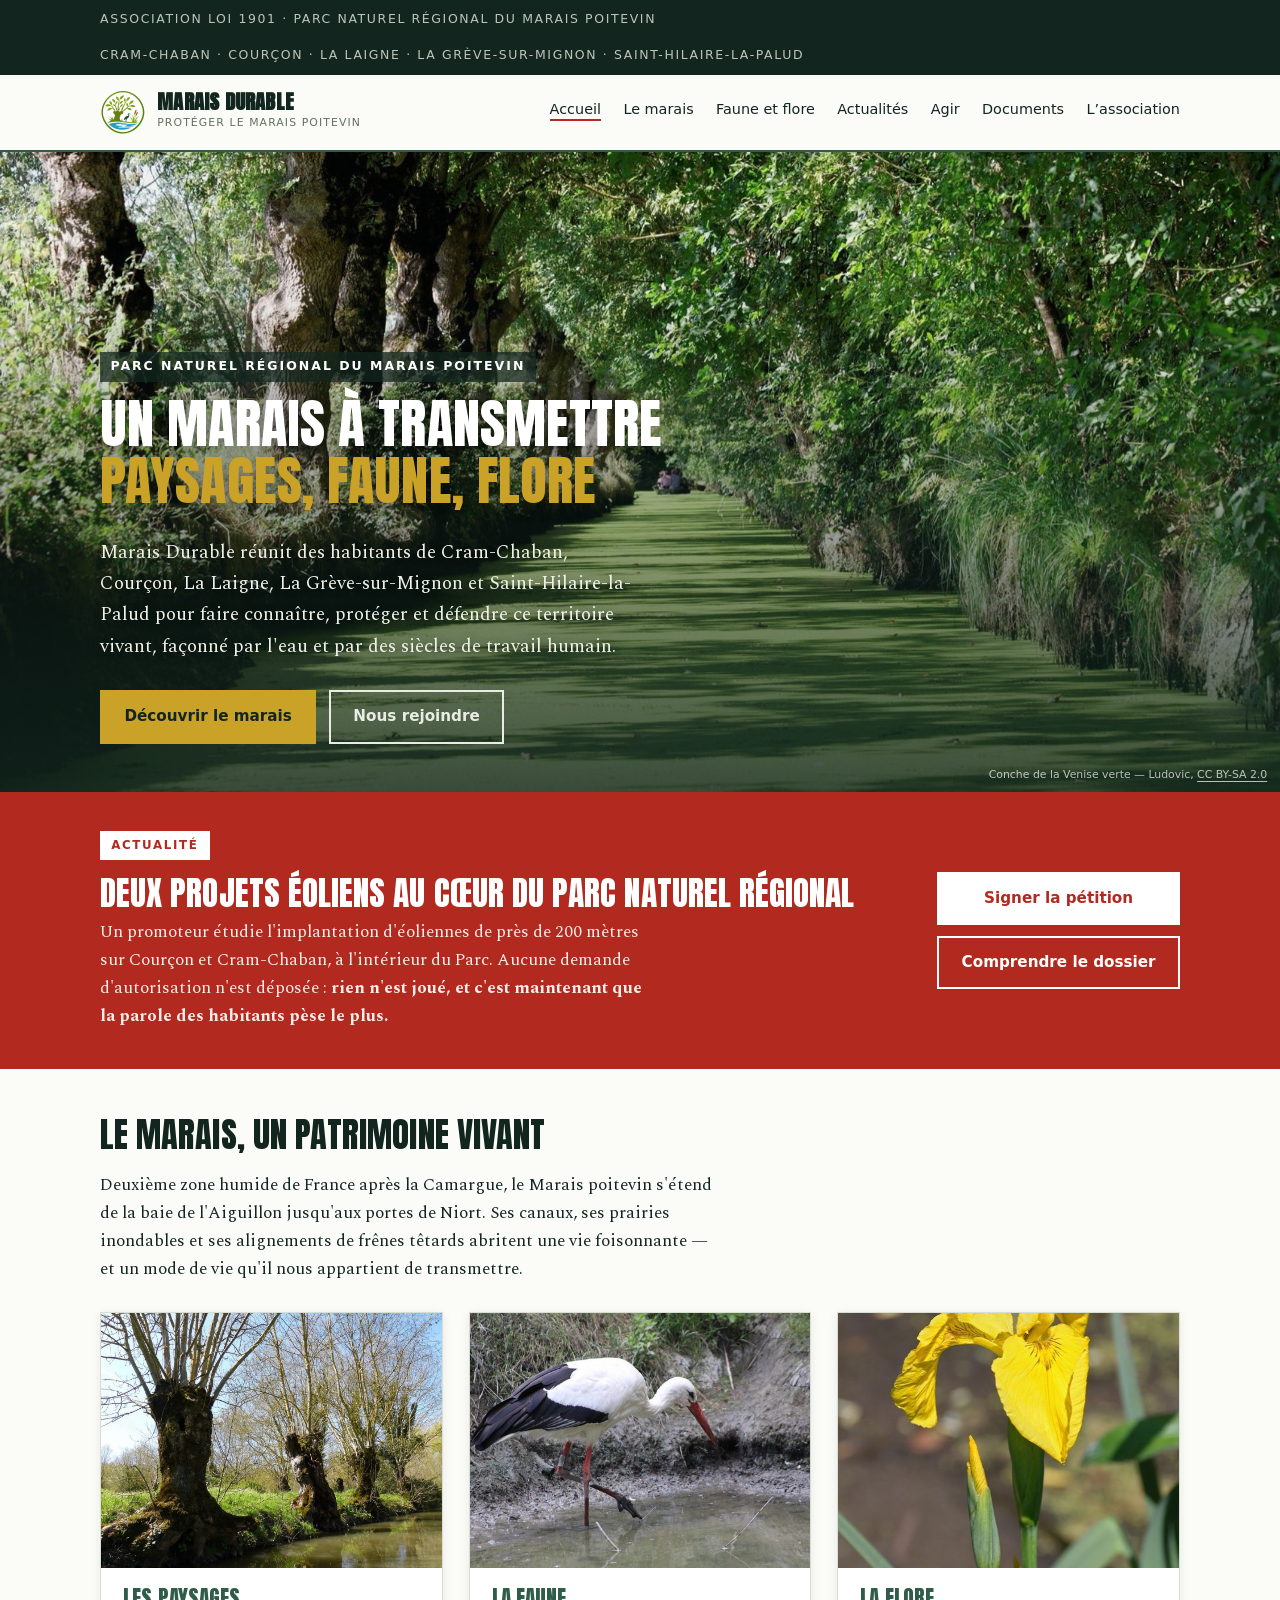
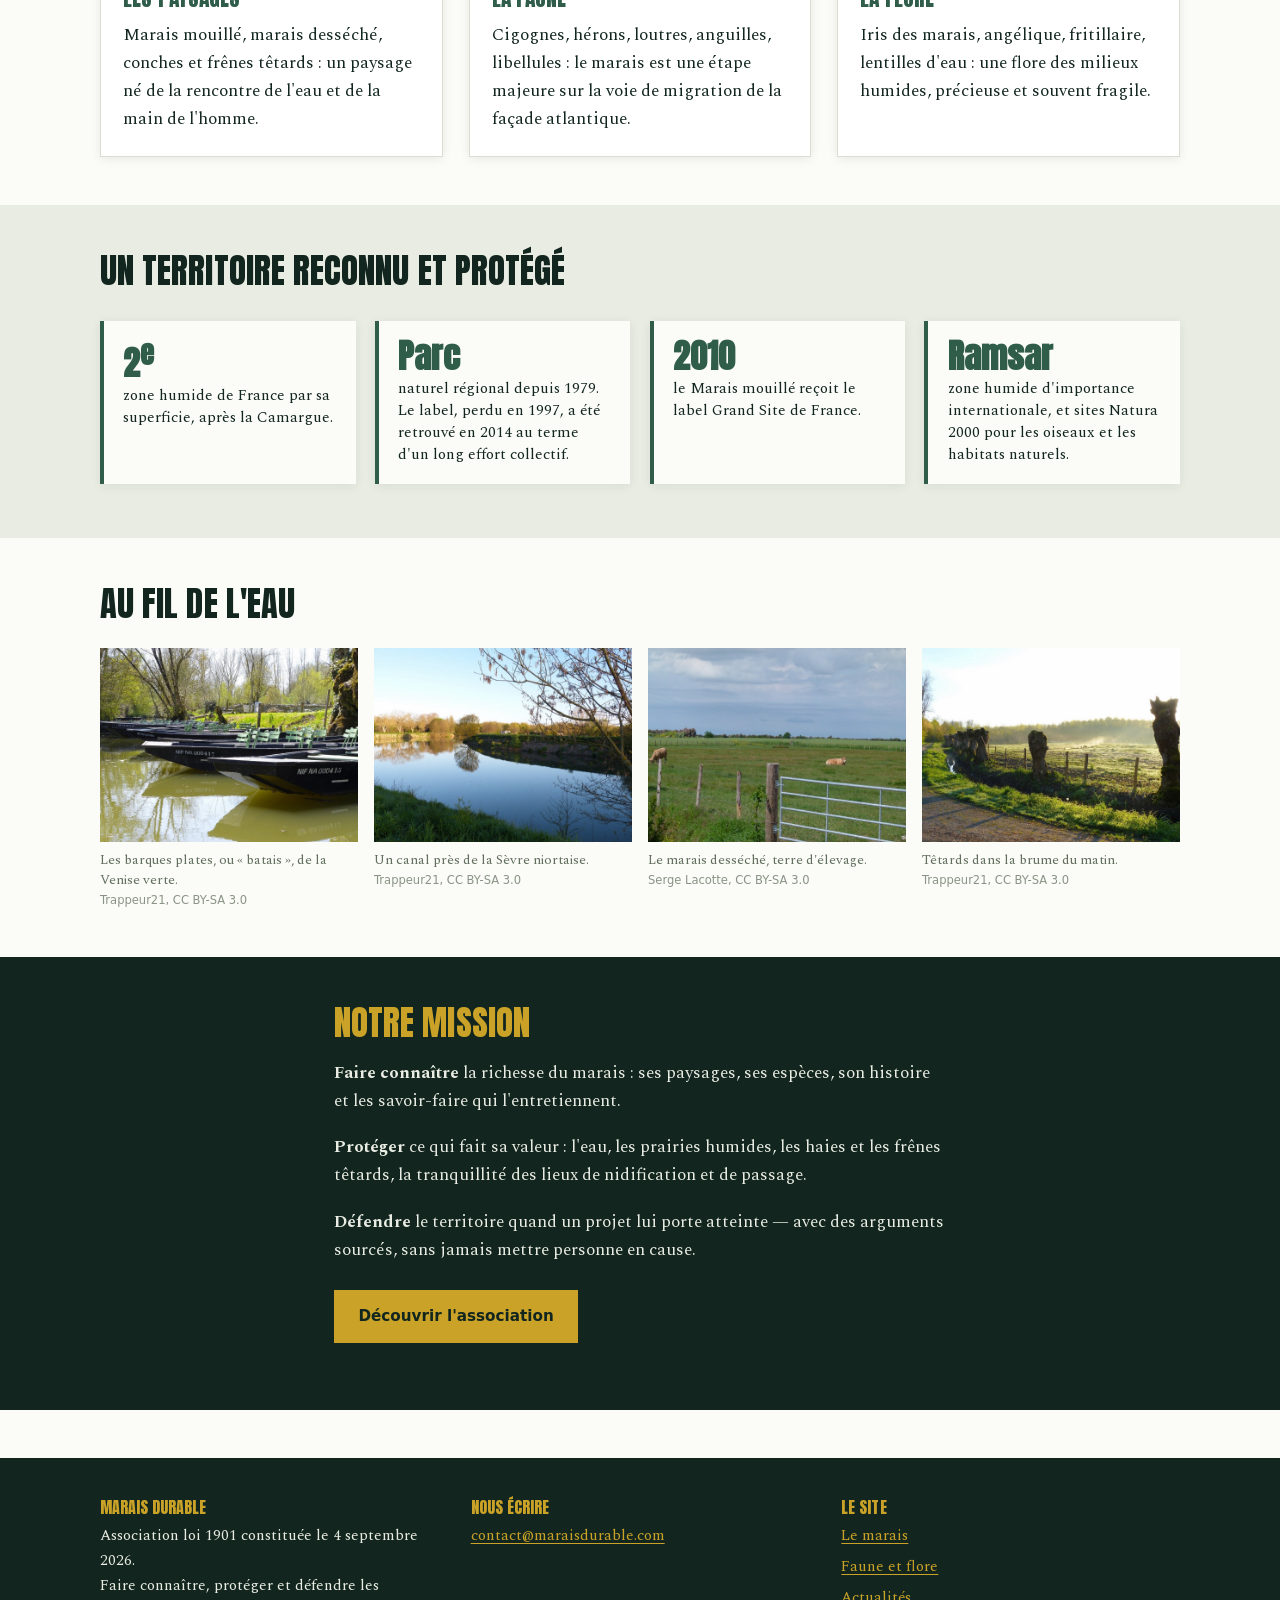
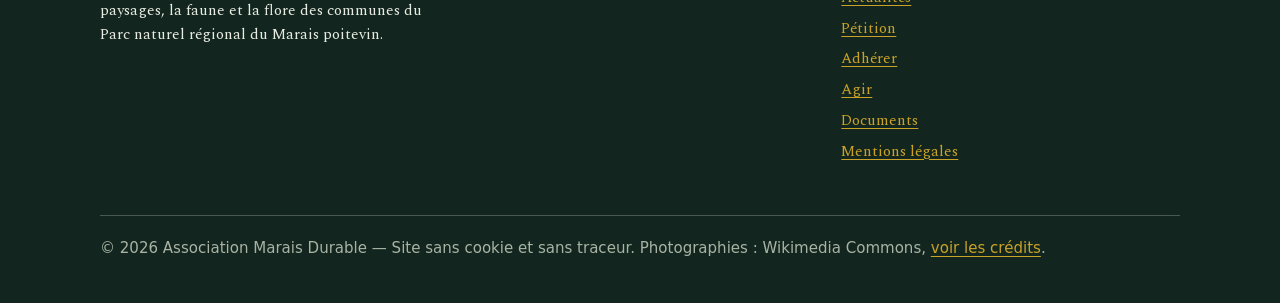
==== commit 2ee7891d: "Remplacer le logo par la nouvelle version En-tête : logo.webp (184 px, affiché en 46 px). Icône d'on" ====
--- a/index.html
+++ b/index.html
@@ -12,7 +12,8 @@
 <meta property="og:image" content="https://maraisdurable.com/assets/img/conche-lentilles.jpg">
 <link rel="stylesheet" href="assets/css/fonts.css">
 <link rel="stylesheet" href="assets/css/style.css">
-<link rel="icon" href="assets/img/logo.svg" type="image/svg+xml">
+<link rel="icon" href="assets/img/favicon.png" type="image/png">
+<link rel="apple-touch-icon" href="assets/img/apple-touch-icon.png">
 </head>
 <body>
 
@@ -23,7 +24,7 @@
 
 <header class="entete"><div class="wrap">
   <a class="logo" href="index.html">
-    <img src="assets/img/logo.svg" alt="" width="46" height="46">
+    <img src="assets/img/logo.webp" alt="" width="46" height="46">
     <span><b>Marais Durable</b><small>Protéger le Marais poitevin</small></span>
   </a>
   <nav aria-label="Navigation principale"><ul>
--- a/assets/css/style.css
+++ b/assets/css/style.css
@@ -257,6 +257,18 @@
 .galerie{display:grid;gap:1rem;grid-template-columns:repeat(auto-fit,minmax(230px,1fr));margin:1.6rem 0 0}
 .galerie figure{margin:0}
 .galerie img{aspect-ratio:4/3;object-fit:cover}
+.cartes{display:grid;gap:1.2rem;grid-template-columns:repeat(auto-fit,minmax(260px,1fr));margin:1.6rem 0 .4rem}
+.cartes figure{margin:0}
+.cartes a{display:block;border:1px solid var(--craie)}
+.cartes a:hover,.cartes a:focus-visible{border-color:var(--marais)}
+.cartes figcaption{color:var(--encre);font-weight:600}
+.source-cartes{font-size:.86rem;color:var(--pierre)}
+.visionneuse{border:0;padding:0;background:var(--papier);max-width:96vw;max-height:96vh;overflow:auto;box-shadow:0 8px 40px rgba(0,0,0,.4)}
+.visionneuse::backdrop{background:rgba(18,38,31,.85)}
+.visionneuse img{display:block;max-width:96vw;max-height:calc(96vh - 3rem);width:auto;height:auto;margin:0 auto}
+.visionneuse-legende{margin:0;padding:.6rem 3.5rem .7rem 1rem;font-size:.9rem;color:var(--encre)}
+.visionneuse-fermer{position:fixed;top:.8rem;right:.8rem;z-index:2;width:3rem;height:3rem;border-radius:50%;border:2px solid #fff;background:var(--encre);color:#fff;font-size:2rem;line-height:1;cursor:pointer}
+.visionneuse-fermer:hover,.visionneuse-fermer:focus-visible{background:var(--alerte)}
 .duo{display:grid;gap:2rem;grid-template-columns:repeat(auto-fit,minmax(300px,1fr));align-items:start}
 .duo figure{margin-top:.4rem}
 .chiffres--marais .chiffre{border-left-color:var(--marais)}
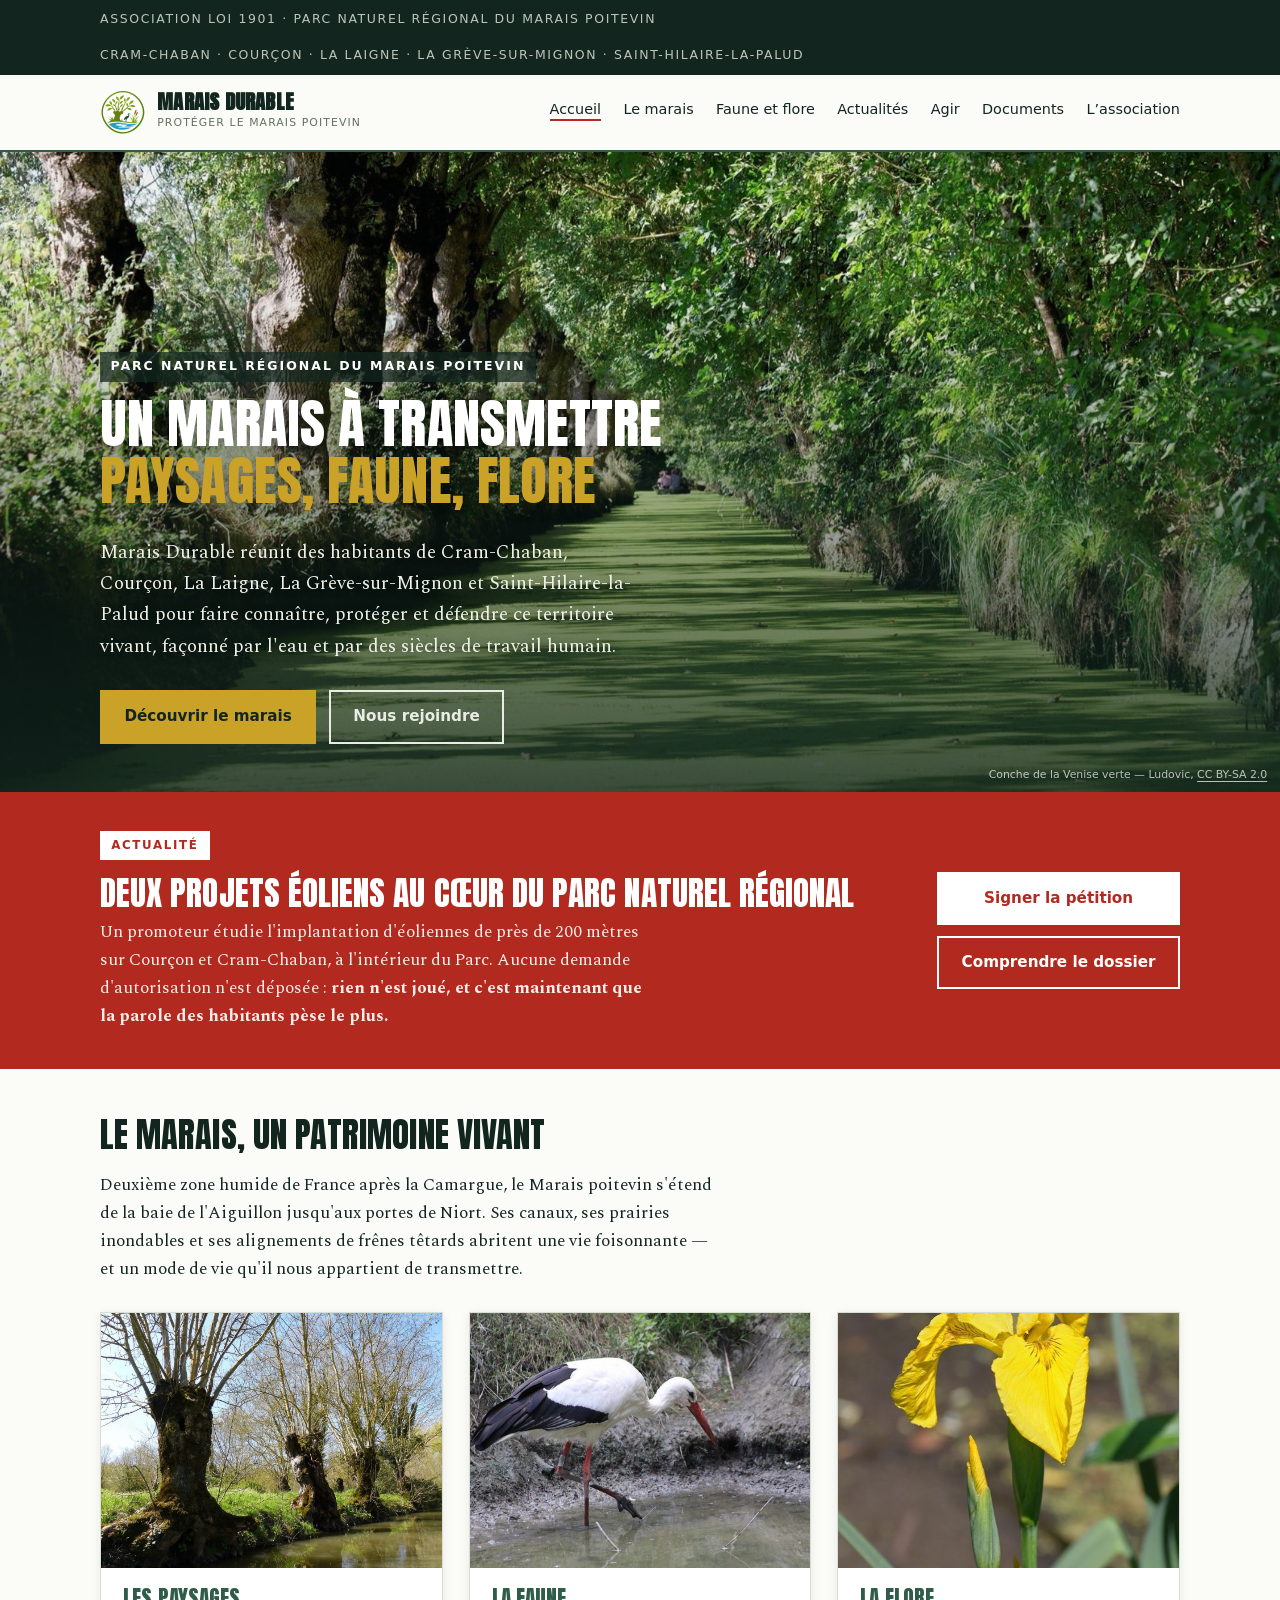
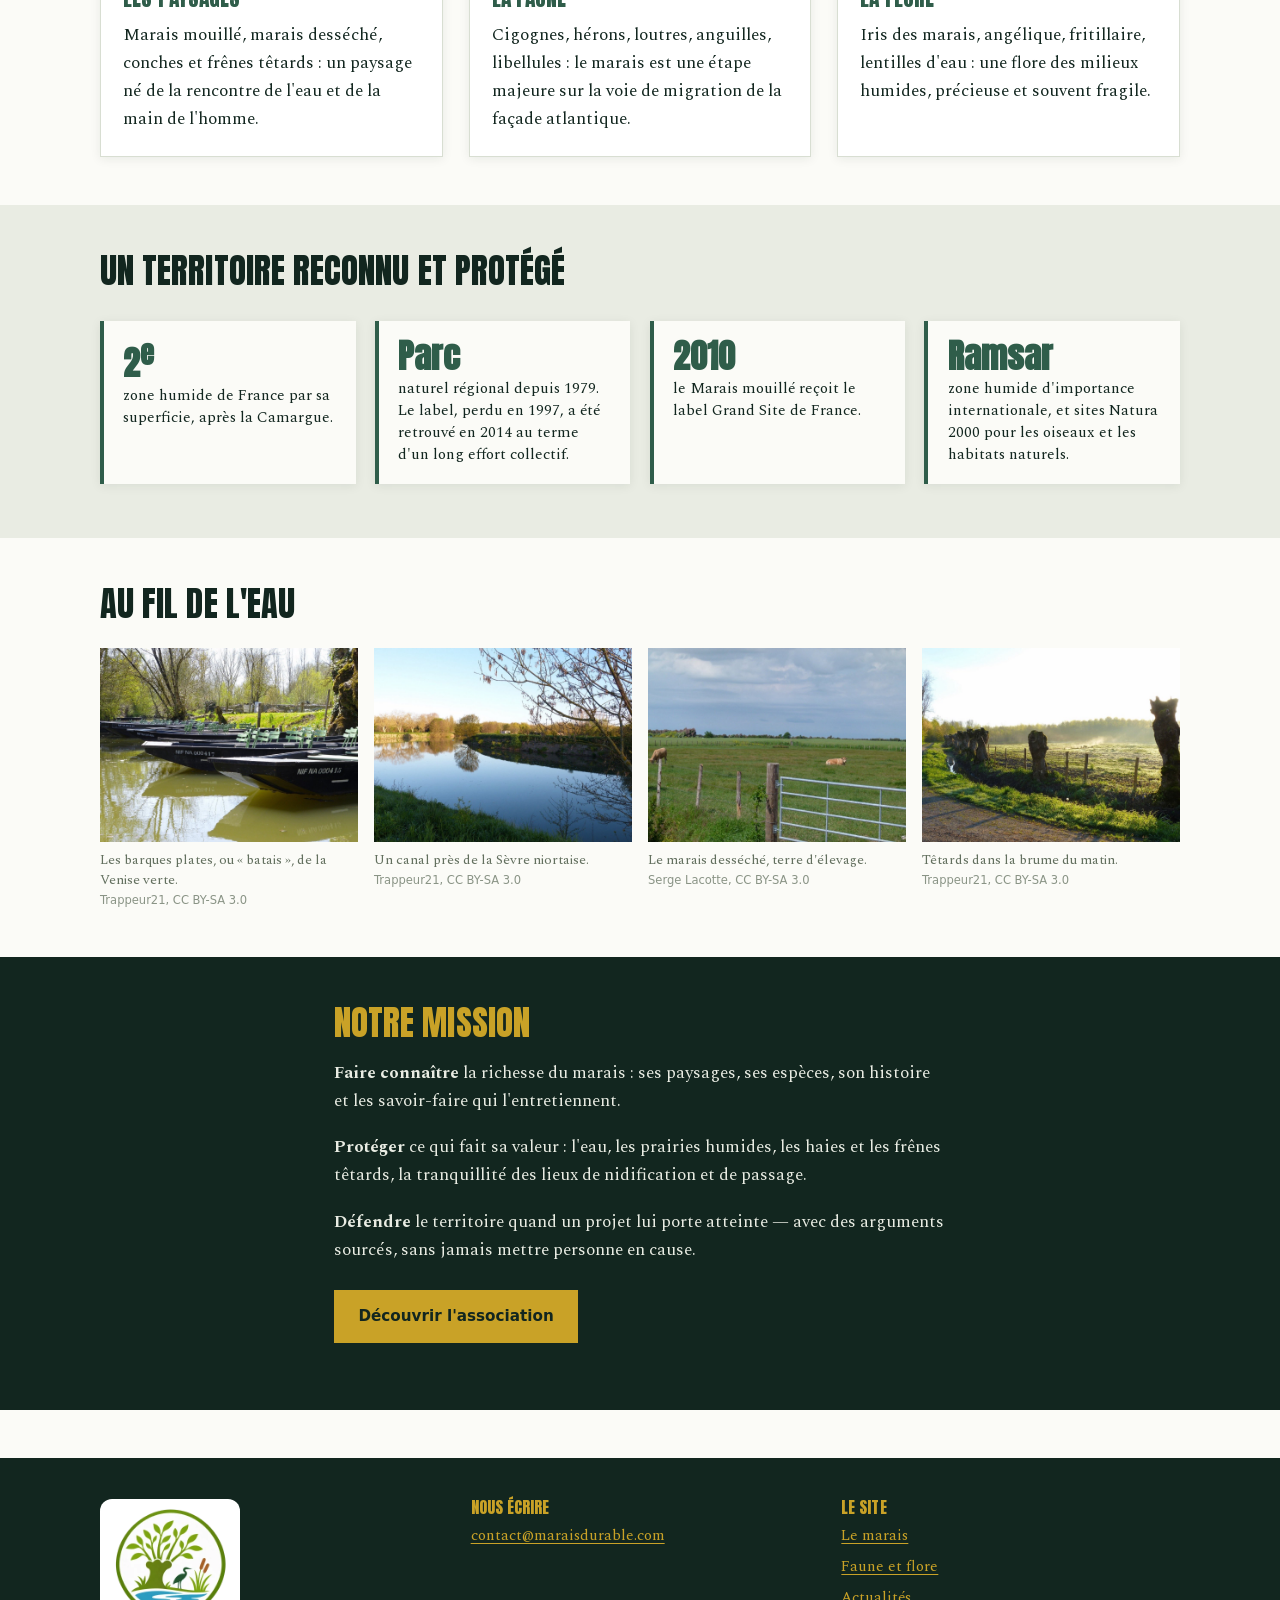
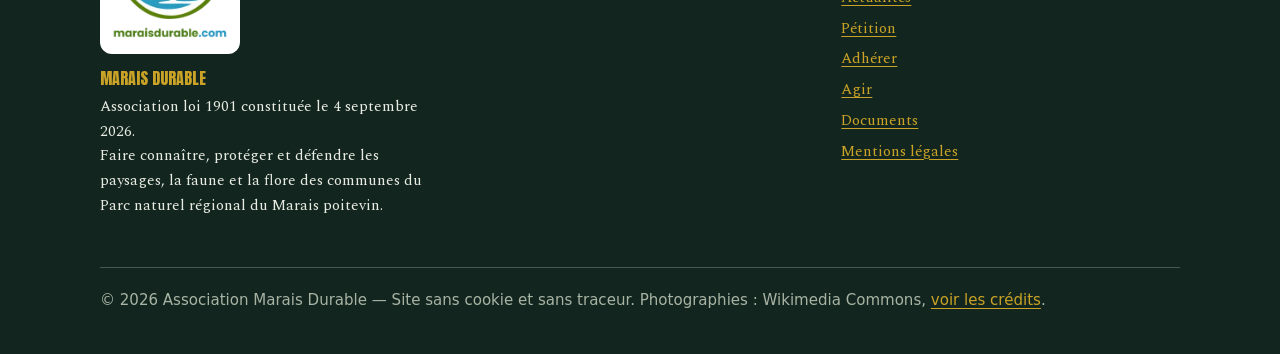
==== commit 7dfb2037: "Ajouter le logo avec le nom du site en pied de page (P-09) Logo de 140 px dans un cadre blanc, en tê" ====
--- a/index.html
+++ b/index.html
@@ -136,6 +136,7 @@
 <footer class="pied"><div class="wrap">
   <div class="grille">
     <div>
+      <img class="pied-logo" src="assets/img/logo-nom.webp" alt="Logo de Marais Durable, maraisdurable.com" width="140" height="157" loading="lazy">
       <h3>Marais Durable</h3>
       <p>Association loi 1901 constitu&eacute;e le 4 septembre 2026.<br>
         Faire conna&icirc;tre, prot&eacute;ger et d&eacute;fendre les paysages, la faune et la flore
--- a/assets/css/style.css
+++ b/assets/css/style.css
@@ -158,6 +158,7 @@
 .pied h3{color:var(--roseau);margin-top:0;font-size:1rem}
 .pied p,.pied li{font-size:.94rem}
 .pied ul{list-style:none;padding:0}
+.pied-logo{display:block;width:140px;height:auto;background:#fff;border-radius:12px;padding:10px;margin-bottom:1rem}
 .legal{border-top:1px solid rgba(233,236,227,.25);margin-top:2rem;padding-top:1.2rem;
   font-size:.8rem;color:#A8B3A4;font-family:system-ui,sans-serif}
 
